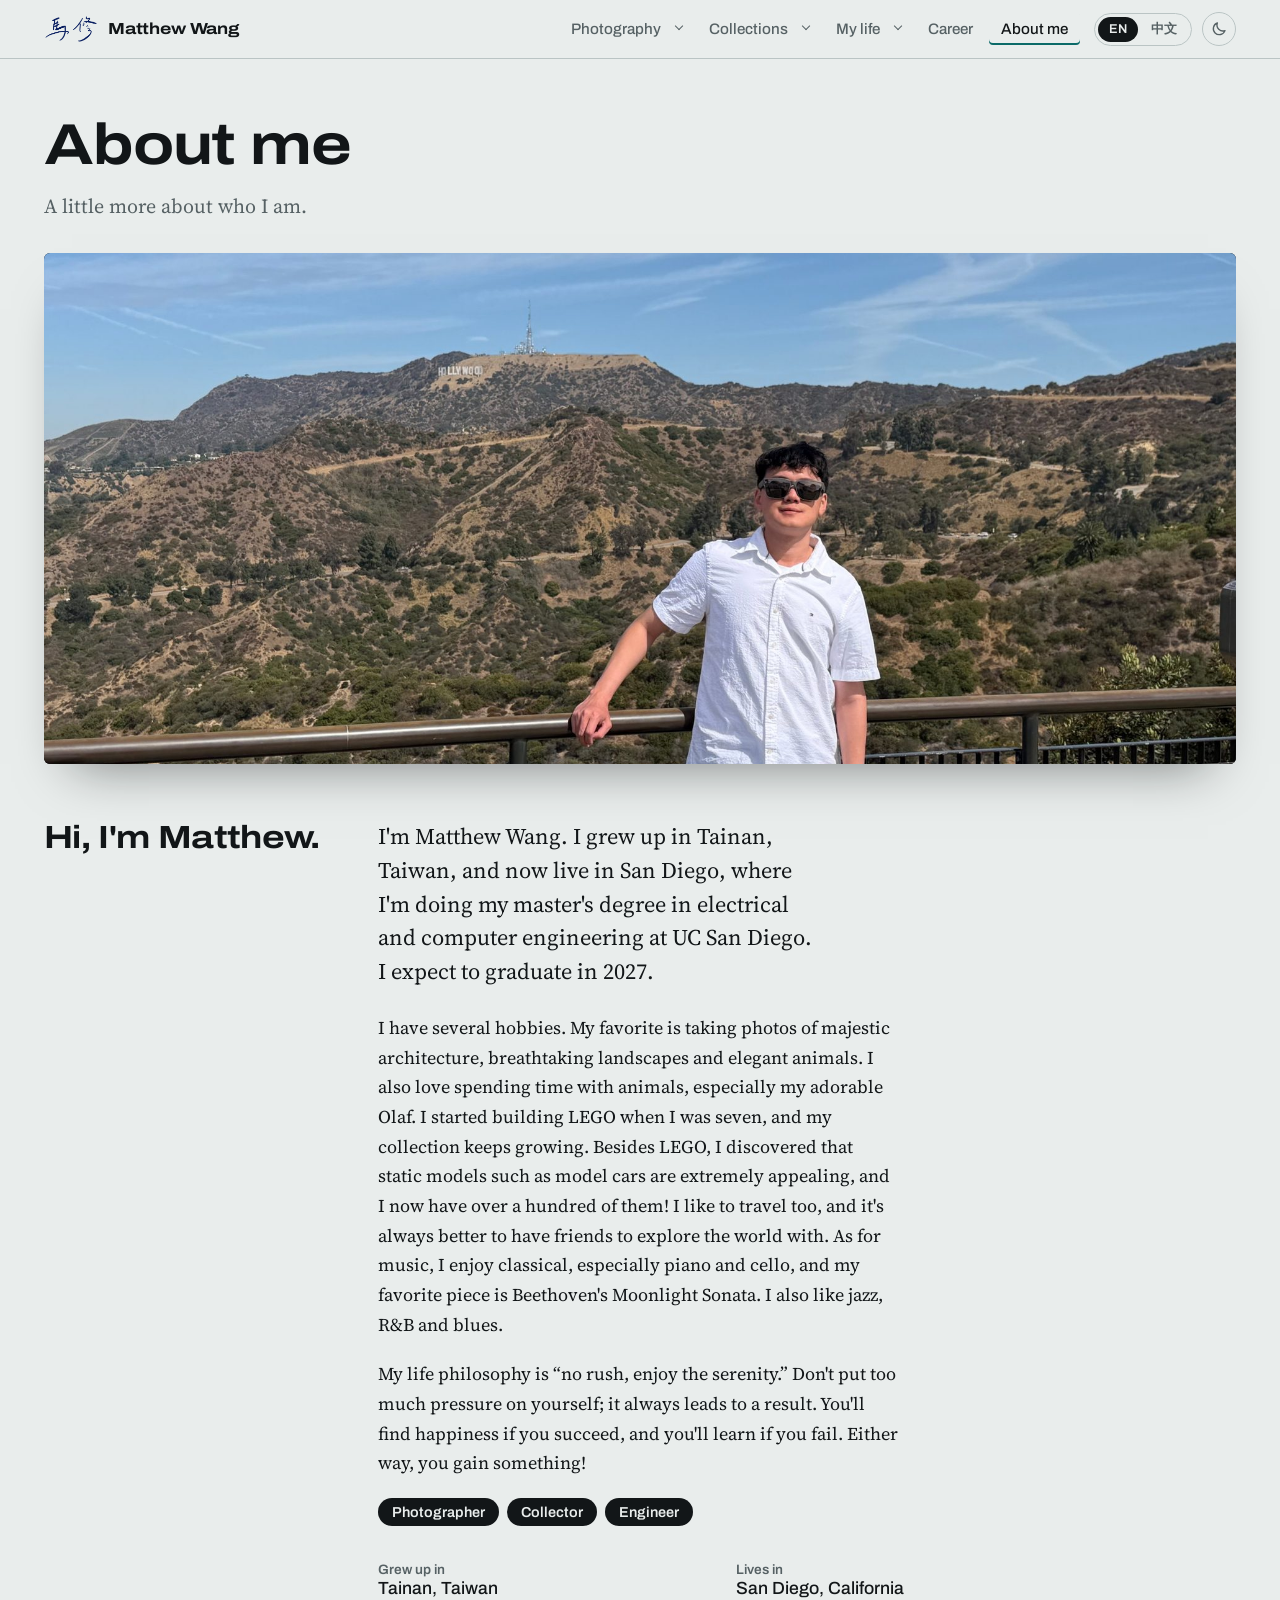
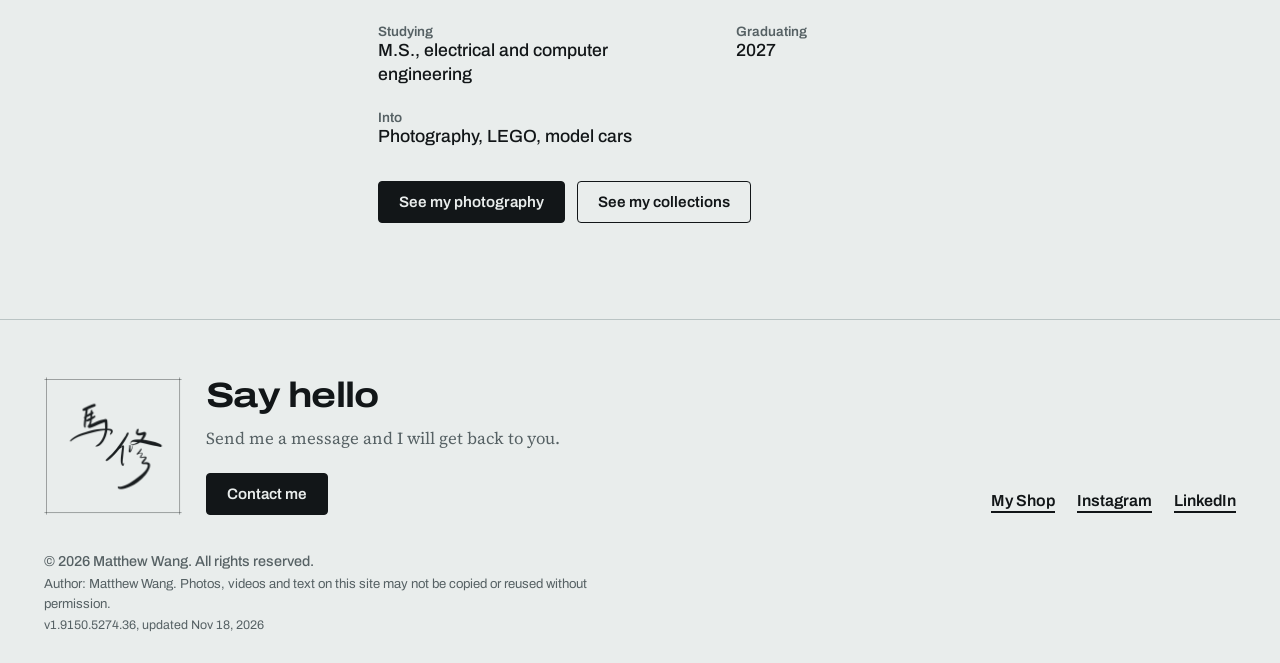
==== about.html @ e2249649 "Site name: Matthew's (tab titles and app name) (v1.9150.5274.36)" ====
<!DOCTYPE html>
<html lang="en">
<head>
<meta charset="utf-8">
<meta name="viewport" content="width=device-width, initial-scale=1">
<title>About me | Matthew's</title>
<meta name="author" content="Matthew Wang">
<meta name="description" content="Matthew Wang: photography, collections, career and about me.">
<link rel="icon" href="favicon.ico?v=2" sizes="48x48">
<link rel="icon" href="favicon.svg?v=2" type="image/svg+xml" sizes="any">
<link rel="apple-touch-icon" href="apple-touch-icon.png?v=2">
<link rel="manifest" href="site.webmanifest">
<link rel="preconnect" href="https://fonts.googleapis.com">
<link rel="preconnect" href="https://fonts.gstatic.com" crossorigin>
<link href="https://fonts.googleapis.com/css2?family=Archivo:wdth,wght@62..125,100..900&family=IBM+Plex+Mono:wght@400;500&family=Source+Serif+4:ital,opsz,wght@0,8..60,400..700;1,8..60,400..700&family=Noto+Sans+TC:wght@400;500;700&family=Noto+Serif+TC:wght@400;600&display=swap" rel="stylesheet">
<meta name="color-scheme" content="light dark">
<meta name="theme-color" content="#E9EDEC" media="(prefers-color-scheme: light)">
<meta name="theme-color" content="#0E1315" media="(prefers-color-scheme: dark)">
<meta name="apple-mobile-web-app-capable" content="yes">
<meta name="mobile-web-app-capable" content="yes">
<meta name="apple-mobile-web-app-status-bar-style" content="default">
<meta name="apple-mobile-web-app-title" content="Matthew's">
<link rel="stylesheet" href="site.css">
<script src="theme.js"></script>
</head>
<body data-page="about">
<a class="skip" href="#main">Skip to content</a>
<header class="top" id="top"></header>
<main id="main"></main>
<footer class="foot" id="foot"></footer>
<script src="data.js"></script>
<script src="i18n.js"></script>
<script src="site.js"></script>
</body>
</html>
---- site.css ----
/* Matthew Wang, personal site.
   Layout idea: a pale lightbox page; photographs and collections sit on it like prints, and the one black
   "film" panel (hero annotations, career tile, lightbox) carries the amber radiology-viewer details. */
:root{
  --paper:#E9EDEC;
  --paper-2:#DCE2E1;
  --ink:#121618;
  --graphite:#566164;
  --rule:#BAC4C4;
  --teal:#0B6A68;
  --film:#06090A;
  --film-2:#0F1619;
  --film-line:#28333A;
  --film-text:#A7B2B5;
  --amber:#F0B429;
  --top-bg:rgba(233,237,236,.94);
  --on-teal:#fff;
  --err:#9A2F1F;
  --display:"Archivo","Helvetica Neue",Arial,sans-serif;
  --body:"Source Serif 4",Georgia,"Times New Roman",serif;
  --mono:"IBM Plex Mono",ui-monospace,"SFMono-Regular",Menlo,Consolas,monospace;
  color-scheme:light;
}
/* Dark theme: same lightbox idea turned around, so photographs glow on a near-black page. */
:root[data-theme="dark"]{
  --paper:#0E1315;
  --paper-2:#192226;
  --ink:#E7EDEC;
  --graphite:#9AA8AB;
  --rule:#2B373B;
  --teal:#4FC3BE;
  --film:#06090A;
  --film-2:#0F1619;
  --top-bg:rgba(14,19,21,.92);
  --on-teal:#061012;
  --err:#F29B8C;
  color-scheme:dark;
}
*,*::before,*::after{box-sizing:border-box}
[hidden]{display:none!important}
html{scroll-padding-top:84px;background:var(--paper)}
body{margin:0;background:var(--paper);color:var(--ink);font-family:var(--body);font-size:18px;line-height:1.65;-webkit-font-smoothing:antialiased}
h1,h2,h3,p,dl,dd,ul,figure{margin:0}
a{color:inherit}
button{font:inherit;color:inherit}
img{max-width:100%}
:focus-visible{outline:2px solid var(--teal);outline-offset:3px}
.lb :focus-visible,.film :focus-visible{outline-color:var(--amber)}
.display{font-family:var(--display);font-stretch:118%;font-weight:700;letter-spacing:-.02em}
.shell{max-width:1240px;margin:0 auto;padding-left:24px;padding-right:24px}
h1:focus{outline:none}
.skip{position:absolute;left:-999px;top:8px;background:var(--ink);color:var(--paper);padding:8px 14px;border-radius:4px;z-index:100;font:600 .9rem var(--display)}
.skip:focus{left:8px}
@media (max-width:720px){.shell{padding-left:20px;padding-right:20px}}

/* ---------- header and navigation ---------- */
.top{position:sticky;top:0;z-index:40;background:var(--top-bg);backdrop-filter:blur(10px);-webkit-backdrop-filter:blur(10px);border-bottom:1px solid var(--rule)}
.top-in{max-width:1240px;margin:0 auto;padding:10px 24px;display:flex;align-items:center;gap:24px;min-height:58px}
.brand{display:inline-flex;align-items:center;gap:10px;font-family:var(--display);font-stretch:118%;font-weight:700;font-size:1rem;letter-spacing:-.01em;text-decoration:none}
.brand img{display:block;height:28px;width:auto}
.nav{margin-left:auto;display:flex;align-items:center;gap:14px}
.nav-list{display:flex;align-items:center;gap:4px;list-style:none;margin:0;padding:0}
.nav-item{position:relative;display:flex;align-items:center}
.nav-link{display:block;padding:8px 6px 8px 12px;border-radius:4px;font:500 .95rem var(--display);text-decoration:none;color:var(--graphite);box-shadow:inset 0 -2px 0 transparent}
.nav-item:not(.has-sub) .nav-link{padding-right:12px}
.nav-link:hover{color:var(--ink)}
.nav-link[aria-current="page"]{color:var(--ink);box-shadow:inset 0 -2px 0 var(--teal)}
.has-sub.cur .nav-link[aria-current="page"]{box-shadow:none}
.has-sub.cur::after{content:"";position:absolute;inset:0;border-radius:4px;box-shadow:inset 0 -2px 0 var(--teal);pointer-events:none}
.caret{width:26px;height:34px;border:0;background:none;cursor:pointer;position:relative;color:var(--graphite);border-radius:4px}
.caret::before{content:"";position:absolute;left:9px;top:11px;width:6px;height:6px;border-right:1.5px solid currentColor;border-bottom:1.5px solid currentColor;transform:rotate(45deg);transition:transform .15s}
.has-sub.open .caret::before,.has-sub:hover .caret::before{transform:rotate(-135deg) translate(-2px,-2px)}
.caret:hover{color:var(--ink)}
.sub{position:absolute;top:100%;left:0;z-index:50;min-width:220px;margin:0;padding:8px;list-style:none;background:var(--paper);border:1px solid var(--rule);border-radius:8px;box-shadow:0 22px 40px -20px rgba(6,9,10,.5);opacity:0;visibility:hidden;transform:translateY(6px);transition:opacity .15s,transform .15s,visibility 0s .15s}
.has-sub:hover>.sub,.has-sub:focus-within>.sub,.has-sub.open>.sub{opacity:1;visibility:visible;transform:none;transition:opacity .15s,transform .15s,visibility 0s 0s}
.sub a{display:block;padding:9px 12px;border-radius:4px;font:500 .95rem var(--display);text-decoration:none}
.sub a:hover,.sub a:focus-visible{background:var(--teal);color:var(--on-teal)}
.menu-btn{display:none;margin-left:auto;background:transparent;border:1px solid var(--rule);border-radius:4px;padding:7px 12px;font:500 .9rem var(--display);cursor:pointer}
.menu-btn:hover{border-color:var(--ink)}
.progress{position:absolute;left:0;right:0;bottom:-1px;height:2px;background:var(--teal);transform-origin:0 50%;transform:scaleX(0)}
@media (max-width:900px){
  .menu-btn{display:inline-block}
  .nav{position:absolute;left:0;right:0;top:100%;margin:0;background:var(--paper);border-bottom:1px solid var(--rule);padding:8px 20px calc(120px + env(safe-area-inset-bottom));display:none;max-height:calc(100vh - 60px);max-height:calc(100dvh - 60px);overflow-y:auto;overscroll-behavior:contain;-webkit-overflow-scrolling:touch}
  .top.open .nav{display:block}
  .nav-list{flex-direction:column;align-items:stretch;gap:0}
  .nav-item{flex-wrap:wrap;border-top:1px solid var(--rule)}
  .nav-item:first-child{border-top:0}
  .nav-link{flex:1;padding:14px 4px;box-shadow:none;font-size:1.05rem}
  .nav-item:not(.has-sub) .nav-link{padding-right:4px}
  .caret{display:none}
  .has-sub.cur::after{display:none}
  .has-sub.cur .nav-link[aria-current="page"]{box-shadow:none}
  .sub{position:static;width:100%;min-width:0;opacity:1;visibility:visible;transform:none;border:0;box-shadow:none;background:transparent;padding:0 0 10px 12px}
  .sub a{padding:8px 4px;color:var(--graphite)}
}

/* ---------- buttons and tags ---------- */
.btn{display:inline-flex;align-items:center;justify-content:center;padding:12px 20px;border-radius:4px;font:600 .95rem var(--display);border:1px solid var(--ink);cursor:pointer;text-decoration:none;transition:background .15s,color .15s,border-color .15s}
.btn.solid{background:var(--ink);color:var(--paper)}
.btn.solid:hover{background:var(--teal);border-color:var(--teal)}
.btn.line{background:transparent;color:var(--ink)}
.btn.line:hover{background:var(--paper-2)}
.tag{font:500 .78rem var(--display);padding:3px 10px;border-radius:999px;background:var(--paper-2);color:var(--graphite);white-space:nowrap}
.tag.sample{background:transparent;border:1px dashed var(--graphite)}
.chips{display:flex;flex-wrap:wrap;gap:8px}
.chip{display:inline-block;font:500 .9rem var(--display);padding:7px 14px;border:1px solid var(--rule);border-radius:999px;background:transparent;cursor:pointer;text-decoration:none}
.chip:hover{border-color:var(--ink)}
.chip[aria-current="true"],.chip[aria-pressed="true"]{background:var(--ink);border-color:var(--ink);color:var(--paper)}
.count{margin:16px 0 20px;min-height:1.5em;font:500 .9rem var(--display);color:var(--graphite)}
.page-head{padding:56px 0 32px}
.page-head h1{font-size:clamp(2.2rem,4.6vw,3.6rem);line-height:1.05}
.page-head p{margin-top:16px;font-size:1.25rem;line-height:1.5;color:var(--graphite);max-width:46ch}
.enter{animation:enter .28s ease-out}
@keyframes enter{from{opacity:.001;transform:translateY(8px)}to{opacity:1;transform:none}}

/* ---------- opening screen ---------- */
.hero{position:relative;height:calc(100vh - var(--hdr,59px));height:calc(100dvh - var(--hdr,59px));min-height:420px;overflow:hidden;background:#04070B;color:#fff;isolation:isolate}
.hero-bg{position:absolute;inset:0;width:100%;height:100%;max-width:none;object-fit:cover;z-index:-3;opacity:0;transition:opacity 1.4s ease}
.hero.lit .hero-bg{opacity:1}
.hero-sky{position:absolute;left:0;top:0;width:100%;height:0;z-index:-1;pointer-events:none;opacity:0;transition:opacity 2.4s ease .9s}
.hero.lit .hero-sky{opacity:1}
.hero-shade{position:absolute;inset:0;z-index:-2;background:linear-gradient(to bottom,rgba(0,0,0,.30) 0,rgba(0,0,0,0) 22%,rgba(0,0,0,0) 52%,rgba(0,0,0,.72) 82%,#000 100%)}
.hero-title{position:absolute;left:50%;top:calc(50% - var(--hdr,59px) / 2);transform:translate(-50%,-50%);width:clamp(280px,56vw,880px);text-align:center;pointer-events:none}
.hero-write{display:block;width:100%;height:auto;aspect-ratio:1592/413;opacity:0;filter:drop-shadow(0 2px 22px rgba(0,0,0,.55))}
.hero-write.on{opacity:1}
.hero-title.plain::after{content:"Welcome";display:block;font:italic 400 clamp(3.4rem,10vw,8rem)/1 var(--body);text-shadow:0 2px 22px rgba(0,0,0,.55);animation:heroFade 1.4s ease .6s both}
.hero-zh{display:inline-block;font:600 clamp(4rem,13vw,10.5rem)/1.1 "Noto Serif TC",var(--body);letter-spacing:.12em;text-indent:.12em;text-shadow:0 2px 22px rgba(0,0,0,.55);clip-path:inset(0 100% 0 0);animation:heroWipe 2.4s cubic-bezier(.5,0,.2,1) .7s forwards}
.hero.played .hero-zh{animation:none;clip-path:none}
@keyframes heroWipe{to{clip-path:inset(0 0 0 0)}}
@keyframes heroFade{from{opacity:0;transform:translateY(8px)}to{opacity:1;transform:none}}
.hero-cap{position:absolute;left:0;right:0;bottom:calc(22px + env(safe-area-inset-bottom));margin:0;text-align:center;font:400 1.05rem/1.4 var(--body);letter-spacing:.14em;text-indent:.14em;color:rgba(255,255,255,.78);animation:heroFade 1.6s ease 3.2s both}
.hero.played .hero-cap,.hero.played .scroll-cue{animation-delay:0s}
.scroll-cue{position:absolute;left:50%;margin-left:-28px;bottom:calc(66px + env(safe-area-inset-bottom));width:56px;height:56px;padding:0;border:0;background:none;cursor:pointer;color:#fff;animation:heroFade 1.4s ease 3.4s both}
.scroll-cue .chev{position:absolute;left:50%;top:14px;width:16px;height:16px;margin-left:-8px;border-right:2px solid currentColor;border-bottom:2px solid currentColor;transform:rotate(45deg);opacity:0;animation:cue 1.9s ease-in-out infinite}
.scroll-cue .chev+.chev{animation-delay:.28s}
@keyframes cue{0%{opacity:0;transform:translateY(-10px) rotate(45deg)}40%{opacity:.95}80%,100%{opacity:0;transform:translateY(12px) rotate(45deg)}}
.scroll-cue:focus-visible{outline:2px solid var(--amber);outline-offset:2px;border-radius:50%}
@media (prefers-reduced-motion:reduce){
  .hero-bg,.hero-sky{transition:none}.hero-cap,.scroll-cue,.hero-title.plain::after{animation:none}
  .hero-zh{animation:none;clip-path:none}
  .scroll-cue .chev{animation:none;opacity:.9}.scroll-cue .chev+.chev{display:none}
}
@media (max-width:600px){.hero-title{width:84vw}.hero-cap{font-size:.95rem}}

/* ---------- home ---------- */
.home-hero{display:grid;grid-template-columns:minmax(0,7fr) minmax(0,5fr);gap:64px;padding:64px 0 72px;align-items:center}
.home-hero h1{font-size:clamp(2.6rem,5.4vw,4.6rem);line-height:1.02;text-wrap:balance;overflow-wrap:break-word}
.big{margin-top:26px;font-size:1.45rem;line-height:1.5;max-width:36ch}
.home-copy p+p{margin-top:1em;max-width:50ch}
.home-copy .big+p{margin-top:1.2em}
.cta{display:flex;flex-wrap:wrap;gap:12px;margin-top:32px}
.film{position:relative;aspect-ratio:4/5;border-radius:6px;overflow:hidden;background:#000;box-shadow:0 28px 50px -28px rgba(6,9,10,.6)}
.film img{display:block;width:100%;height:100%;object-fit:cover}
.ann{position:absolute;font:500 12px/1.5 var(--mono);color:var(--amber);white-space:pre-line;pointer-events:none;text-shadow:0 0 3px #000,0 0 8px #000;font-variant-numeric:tabular-nums}
.ann.tl{top:14px;left:16px}.ann.tr{top:14px;right:16px;text-align:right}.ann.bl{bottom:14px;left:16px}.ann.br{bottom:14px;right:16px;text-align:right}
@media (max-width:960px){
  .home-hero{grid-template-columns:1fr;gap:36px;padding:40px 0 48px}
  .film{max-width:460px}
}
.band{border-top:1px solid var(--rule)}
.band-in{padding-top:56px;padding-bottom:72px}
.band h2{font-family:var(--display);font-stretch:112%;font-weight:700;font-size:clamp(1.6rem,3vw,2.2rem);line-height:1.1;letter-spacing:-.015em;margin-bottom:28px}
.explore{display:grid;grid-template-columns:repeat(4,minmax(0,1fr));grid-auto-rows:210px;gap:16px}
.ex{position:relative;display:flex;flex-direction:column;justify-content:flex-end;padding:18px 20px;border-radius:6px;overflow:hidden;text-decoration:none;color:#fff;isolation:isolate;background:var(--film)}
.ex img{position:absolute;inset:0;width:100%;height:100%;object-fit:cover;z-index:-2;transition:transform .5s ease}
.ex::after{content:"";position:absolute;inset:0;z-index:-1;background:linear-gradient(to top,rgba(6,9,10,.78),rgba(6,9,10,0) 62%)}
.ex:hover img{transform:scale(1.04)}
.ex h3{font:700 1.3rem/1.2 var(--display);font-stretch:108%}
.ex p{margin-top:4px;font:500 .9rem/1.4 var(--display);color:rgba(255,255,255,.85)}
.ex.photo{grid-column:1/3;grid-row:1/3}
.ex.coll{grid-column:3/5}
.ex.coll img{object-position:50% 64%}
.ex.career{justify-content:space-between}
.ex.career img{object-position:70% 55%}
.ex.career::after{background:linear-gradient(to bottom,rgba(6,9,10,.62),rgba(6,9,10,.08) 38%,rgba(6,9,10,.08) 48%,rgba(6,9,10,.8))}
.ex.career .ann{position:static}
@media (max-width:960px){
  .explore{grid-template-columns:repeat(2,minmax(0,1fr));grid-auto-rows:minmax(180px,auto)}
  .ex.photo{grid-column:1/3;grid-row:auto;min-height:260px}
  .ex.coll{grid-column:auto}
}
@media (max-width:560px){
  .explore{grid-template-columns:1fr;grid-auto-rows:minmax(190px,auto)}
  .ex.photo,.ex.coll{grid-column:auto}
}

/* ---------- gallery ---------- */
.jgrid{position:relative;margin-bottom:64px}
.jgrid .tile{position:absolute;margin:0}
.tile{position:relative;display:block;width:100%;margin:0 0 16px;padding:0;border:0;background:var(--paper-2);border-radius:4px;overflow:hidden;cursor:zoom-in;break-inside:avoid;-webkit-column-break-inside:avoid;text-align:left}
.tile img{display:block;width:100%;height:100%;object-fit:cover;transition:transform .5s ease}
.tile:hover img{transform:scale(1.03)}
/* Signature watermark overlay, bottom right of photo tiles that are not already watermarked in the file itself (videos excluded) */
.tile:not(.video):not(.wmd)::after{content:"";position:absolute;right:10px;bottom:10px;width:clamp(34px,16%,72px);aspect-ratio:1;background:url(watermark.png) center/contain no-repeat;opacity:.78;filter:drop-shadow(0 1px 3px rgba(0,0,0,.6));pointer-events:none}
.lb-wm{position:absolute;z-index:2;display:block;background:url(watermark.png) center/contain no-repeat;opacity:.8;filter:drop-shadow(0 1px 4px rgba(0,0,0,.6));pointer-events:none}
.lb-wm[hidden]{display:none}
.tile .cap{position:absolute;left:0;right:0;bottom:0;padding:36px 14px 12px;color:#fff;background:linear-gradient(to top,rgba(6,9,10,.72),rgba(6,9,10,0));opacity:0;transform:translateY(6px);transition:opacity .2s,transform .2s}
.tile:hover .cap,.tile:focus-visible .cap{opacity:1;transform:none}
.cap b{display:block;font:600 .95rem/1.3 var(--display)}
.cap span{font:500 .8rem var(--display);color:rgba(255,255,255,.8)}
.ph{position:absolute;top:10px;left:10px;font:500 .72rem var(--display);padding:2px 8px;border-radius:999px;background:rgba(18,22,24,.72);color:#fff}
.grid{display:grid;grid-template-columns:repeat(auto-fill,minmax(210px,1fr));gap:16px;padding-bottom:40px}
.grid .tile{margin:0;aspect-ratio:4/5}
.grid .tile img{height:100%;object-fit:cover}
.grid.land{grid-template-columns:repeat(auto-fill,minmax(280px,1fr))}
.grid.land .tile{aspect-ratio:16/9}
.grid .tile.wide{aspect-ratio:4/3}
@media (min-width:560px){.grid:not(.land) .tile.wide{grid-column:span 2;aspect-ratio:8/5}.grid:not(.land) .tile{align-self:stretch}}
.coll-sec{padding:8px 0 24px}
.coll-sec:first-child{border-top:1px solid var(--rule);padding-top:32px;margin-top:8px}
.coll-sec+.coll-sec{border-top:1px solid var(--rule);padding-top:40px;margin-top:16px}
.coll-head{display:flex;flex-wrap:wrap;align-items:baseline;gap:6px 20px;margin-bottom:24px;padding-bottom:18px;border-bottom:1px solid var(--rule)}
.coll-head h2{font:800 clamp(2rem,4.2vw,2.7rem)/1.1 var(--display);font-stretch:112%;letter-spacing:-.02em}
.coll-head+.yt{border-top:0;padding-top:0}
.coll-head p{color:var(--graphite);font-size:1.05rem;max-width:none}

/* ---------- lightbox ---------- */
.lb{position:fixed;inset:0;z-index:80;background:#06090a;display:flex;flex-direction:column;color:var(--film-text)}
.lb-top{display:flex;justify-content:space-between;align-items:center;padding:14px 20px;font:500 12px var(--mono)}
.lb-top output{color:var(--amber);font-variant-numeric:tabular-nums}
.lb-btn{background:transparent;border:1px solid var(--film-line);border-radius:4px;color:#fff;padding:8px 14px;font:500 .9rem var(--display);cursor:pointer}
.lb-btn:hover{border-color:var(--amber)}
.lb-stage{position:relative;flex:1;min-height:0;display:flex;align-items:center;justify-content:center;padding:0 64px;touch-action:pan-y}
.lb-stage img{max-width:100%;max-height:100%;object-fit:contain;border-radius:2px;user-select:none;-webkit-user-select:none}
.lb-nav{position:absolute;top:50%;transform:translateY(-50%);width:44px;height:44px;border-radius:50%;padding:0;font-size:1.3rem;line-height:1}
.lb-nav.prev{left:12px}.lb-nav.next{right:12px}
.lb-cap{padding:10px 20px 6px;text-align:center;color:#fff;font:600 1rem var(--display)}
.lb-cap span{display:block;margin-top:2px;font:500 .85rem var(--display);color:var(--film-text)}
.lb-cap em{display:block;max-width:60ch;margin:4px auto 0;font:400 .92rem/1.45 var(--display);font-style:normal;color:#e8e4dc}
.lb-strip{display:flex;gap:8px;justify-content:center;padding:8px 16px 16px;overflow-x:auto}
.lb-strip button{flex:0 0 auto;width:56px;height:56px;padding:0;border:2px solid transparent;border-radius:3px;overflow:hidden;cursor:pointer;opacity:.55;background:#000}
.lb-strip button[aria-current="true"]{border-color:var(--amber);opacity:1}
.lb-strip button:hover{opacity:1}
.lb-strip img{width:100%;height:100%;object-fit:cover;display:block}
@media (max-width:640px){
  .lb-stage{padding:0 8px}
  .lb-nav{top:auto;bottom:8px;transform:none}
}

/* ---------- career ---------- */
.sec{border-top:1px solid var(--rule)}
.sec-in{display:grid;grid-template-columns:minmax(0,3fr) minmax(0,9fr);gap:48px;padding-top:56px;padding-bottom:64px}
.sec h2{font-family:var(--display);font-stretch:112%;font-weight:700;font-size:clamp(1.6rem,3vw,2.2rem);line-height:1.1;letter-spacing:-.015em}
.note{margin-top:12px;color:var(--graphite);font-size:1rem;line-height:1.55;max-width:26ch}
@media (max-width:860px){.sec-in{grid-template-columns:1fr;gap:24px;padding-top:44px;padding-bottom:52px}.note{max-width:48ch}}
.tl{list-style:none;padding:0}
.tl li{display:grid;grid-template-columns:150px minmax(0,1fr);gap:20px;padding:22px 0;border-top:1px solid var(--rule)}
.tl li:last-child{border-bottom:1px solid var(--rule)}
.tl-when{font:500 .9rem var(--display);color:var(--graphite);padding-top:.35em}
.tl-t{font:600 1.25rem/1.3 var(--display);display:flex;flex-wrap:wrap;gap:6px 12px;align-items:center}
.tl-s{margin-top:2px;color:var(--graphite);font-size:1rem}
.tl-n{margin-top:8px;font-size:1rem;line-height:1.55;max-width:58ch}
@media (max-width:640px){.tl li{grid-template-columns:1fr;gap:2px}}
.plist{list-style:none;padding:0;border-top:1px solid var(--ink)}
.proj{border-bottom:1px solid var(--rule)}
.proj-head{width:100%;display:grid;grid-template-columns:64px minmax(0,1fr) auto 20px;gap:20px;align-items:start;text-align:left;padding:24px 4px;background:transparent;border:0;cursor:pointer}
.proj-head:hover .ptitle{color:var(--teal)}
.yr{font:500 .9rem var(--display);font-variant-numeric:tabular-nums;color:var(--graphite);padding-top:.5em}
.ptitle{display:block;font:600 1.3rem/1.25 var(--display);transition:color .15s}
.psum{display:block;margin-top:6px;color:var(--graphite);font-size:1rem;line-height:1.55;max-width:56ch}
.ptags{display:flex;flex-wrap:wrap;gap:6px;justify-content:flex-end;max-width:230px;padding-top:.3em}
.chev{width:9px;height:9px;margin-top:.7em;border-right:2px solid var(--ink);border-bottom:2px solid var(--ink);transform:rotate(45deg);transition:transform .2s}
.proj.open .chev{transform:rotate(-135deg)}
.proj-body{display:grid;grid-template-rows:0fr;visibility:hidden;transition:grid-template-rows .25s ease,visibility 0s .25s}
.proj.open .proj-body{grid-template-rows:1fr;visibility:visible;transition:grid-template-rows .25s ease,visibility 0s 0s}
.proj-body-in{min-height:0;overflow:hidden}
.proj-body dl{display:grid;grid-template-columns:120px minmax(0,1fr);gap:8px 20px;padding:0 4px 26px 88px}
.proj-body dt{font:600 .85rem var(--display);color:var(--graphite);padding-top:.25em}
.proj-body dd{font-size:1rem;line-height:1.55;max-width:60ch}
.empty{padding:28px 4px;color:var(--graphite)}
.empty button{border:0;background:none;padding:0;color:var(--teal);text-decoration:underline;cursor:pointer}
@media (max-width:640px){
  .proj-head{grid-template-columns:44px minmax(0,1fr) 20px;gap:6px 14px}
  .ptags{grid-column:2;grid-row:2;justify-content:flex-start;max-width:none}
  .chev{grid-column:3;grid-row:1}
  .proj-body dl{grid-template-columns:1fr;gap:2px;padding-left:58px}
  .proj-body dt{padding-top:10px}
}
.groups{display:grid;grid-template-columns:repeat(3,minmax(0,1fr));gap:40px}
.group h3{font:700 1rem var(--display);margin-bottom:10px}
.group ul{list-style:none;padding:0}
.skill{display:flex;justify-content:space-between;align-items:baseline;width:100%;padding:11px 2px;border:0;border-top:1px solid var(--rule);background:transparent;font:500 1rem var(--display);text-align:left;cursor:pointer;transition:color .15s,padding .15s}
.skill:hover{color:var(--teal);padding-left:8px}
.skill b{font-weight:500;color:var(--graphite);font-variant-numeric:tabular-nums}
.group li:last-child .skill{border-bottom:1px solid var(--rule)}
@media (max-width:860px){.groups{grid-template-columns:1fr;gap:28px}}

/* ---------- about ---------- */
.wide{margin:0 0 56px;border-radius:6px;overflow:hidden;position:relative;aspect-ratio:21/9;background:#000;box-shadow:0 28px 50px -28px rgba(6,9,10,.5)}
.wide img{display:block;width:100%;height:100%;object-fit:cover;object-position:50% 55%}
.about-grid{display:grid;grid-template-columns:minmax(0,3fr) minmax(0,9fr);gap:48px;padding-bottom:72px}
.about-text p{max-width:58ch;margin-bottom:1.1em}
.about-text p:first-child{font-size:1.4rem;line-height:1.5;max-width:40ch}
.facts{display:grid;grid-template-columns:repeat(2,minmax(0,1fr));gap:22px 36px;margin-top:36px;max-width:680px}
.facts dt{font:600 .85rem var(--display);color:var(--graphite)}
.facts dd{font:500 1.1rem/1.4 var(--display)}
.about-links{display:flex;flex-wrap:wrap;gap:12px;margin-top:32px}
@media (max-width:860px){
  .about-grid{grid-template-columns:1fr;gap:20px}
  .wide{aspect-ratio:4/3;margin-bottom:36px}
  .facts{grid-template-columns:1fr 1fr;gap:18px 20px}
}

/* ---------- footer ---------- */
.foot{border-top:1px solid var(--rule);margin-top:24px}
.foot-in{display:flex;flex-wrap:wrap;gap:28px 48px;justify-content:space-between;align-items:flex-end;padding-top:56px;padding-bottom:36px}
.foot-h{font-size:clamp(1.6rem,3vw,2.2rem);line-height:1.1}
.foot-cta{margin-top:20px}
.links{display:flex;flex-wrap:wrap;gap:22px;list-style:none;padding:0}
.links a{font:600 1rem var(--display);text-decoration:none;border-bottom:2px solid var(--ink);padding-bottom:2px}
.links a:hover{color:var(--teal);border-color:var(--teal)}
.copy{padding-bottom:28px;font:500 .9rem/1.5 var(--display);color:var(--graphite)}
.copy .legal{margin-top:2px;font-weight:400;font-size:.82rem;max-width:70ch}

@media (prefers-reduced-motion:reduce){
  *,*::before,*::after{transition:none!important;animation:none!important;scroll-behavior:auto!important}
}

.foot-sub{margin-top:10px;color:var(--graphite);font-size:1.05rem;max-width:46ch}
.roles{display:flex;flex-wrap:wrap;gap:8px;list-style:none;padding:0;margin:22px 0 0}
.roles li{font:600 .9rem var(--display);padding:6px 14px;border-radius:999px;background:var(--ink);color:var(--paper)}
.about-text .roles{margin:0 0 1.4em}
.tl-t a{color:inherit;text-decoration:none;border-bottom:2px solid var(--teal)}
.tl-t a:hover{color:var(--teal)}
.msg{max-width:640px;padding-bottom:88px}
.msg .fld{margin-bottom:20px}
.msg label{display:block;font:600 1rem var(--display);margin-bottom:8px}
.msg input[type="text"],.msg input[type="email"]{display:block;width:100%;padding:12px 16px;border:1px solid var(--graphite);border-radius:4px;background:var(--paper);color:var(--ink);font:400 1.05rem/1.4 var(--body)}
.msg input[type="text"]:focus-visible,.msg input[type="email"]:focus-visible{outline:3px solid var(--teal);outline-offset:2px}
.msg [aria-invalid="true"]{border-color:var(--err);border-width:2px}
.fld-hint{margin:6px 0 0;font:400 .9rem var(--display);color:var(--graphite)}
.fld-err{margin:6px 0 0;font:500 .92rem var(--display);color:var(--err)}
.fld-err:empty{display:none}
.msg textarea{display:block;width:100%;min-height:220px;padding:14px 16px;border:1px solid var(--graphite);border-radius:4px;background:var(--paper);color:var(--ink);font:400 1.05rem/1.55 var(--body);resize:vertical}
.msg textarea:focus-visible{outline:3px solid var(--teal);outline-offset:2px}
.msg .hp{position:absolute;left:-9999px;width:1px;height:1px;opacity:0}
.msg-row{display:flex;flex-wrap:wrap;align-items:center;gap:14px 20px;margin-top:16px}
.btn:disabled{opacity:.55;cursor:wait}
.msg-status{font:500 .98rem var(--display);color:var(--graphite)}
.msg-status[data-kind="ok"]{color:var(--teal)}
.msg-status[data-kind="err"]{color:var(--err)}

.foot-id{display:flex;align-items:center;gap:24px}
.foot-logo{display:block;height:120px;width:auto;flex:none}  /* height is matched to the Say hello block by site.js */
@media (max-width:720px){.brand img{height:22px}.foot-id{gap:16px}}

/* ---------- language switch ---------- */
.lang{display:flex;gap:2px;padding:3px;border:1px solid var(--rule);border-radius:999px}
.lang button{border:0;background:transparent;padding:4px 11px;border-radius:999px;font:600 .8rem var(--display);color:var(--graphite);cursor:pointer}
.lang button:hover{color:var(--ink)}
.lang button[aria-pressed="true"]{background:var(--ink);color:var(--paper)}
/* The two logos are dark ink on transparent; lighten them on the dark theme. */
:root[data-theme="dark"] .brand img{filter:invert(1) hue-rotate(180deg) brightness(1.25)}
:root[data-theme="dark"] .foot-logo{filter:invert(1) opacity(.9)}
.nav-tools{display:flex;align-items:center;gap:10px}
.theme-btn{display:inline-flex;align-items:center;justify-content:center;width:34px;height:34px;padding:0;border:1px solid var(--rule);border-radius:999px;background:transparent;color:var(--graphite);cursor:pointer}
.theme-btn:hover{color:var(--ink);border-color:var(--ink)}
.theme-btn svg{display:block;width:18px;height:18px}
.top .top-theme{display:none}
:root[data-app] .top-theme{display:none}
.theme-btn .i-sun{display:none}
:root[data-theme="dark"] .theme-btn .i-sun{display:block}
:root[data-theme="dark"] .theme-btn .i-moon{display:none}
/* Narrow windows and phones: the switch sits in the top bar next to Menu, so it is always in view. */
@media (max-width:900px){.top .top-theme{display:inline-flex;margin-left:auto;margin-right:-14px}:root:not([data-app]) .top .top-theme+.menu-btn{margin-left:0}:root:not([data-app]) .nav-tools .theme-btn{display:none}.nav{flex-direction:column;align-items:stretch;gap:0}.top.open .nav{display:flex}.nav-tools{align-self:flex-start;margin-top:14px}}

/* ---------- Traditional Chinese (Taiwan) typography ---------- */
html[lang="zh-Hant-TW"]{
  --display:"Archivo","Noto Sans TC","PingFang TC","Microsoft JhengHei","Heiti TC",sans-serif;
  --body:"Source Serif 4","Noto Serif TC","Songti TC","PMingLiU",serif;
  --mono:"IBM Plex Mono","Noto Sans TC","PingFang TC","Microsoft JhengHei",monospace;
}
html[lang="zh-Hant-TW"] body{line-height:1.85}
html[lang="zh-Hant-TW"] .display,html[lang="zh-Hant-TW"] .brand,html[lang="zh-Hant-TW"] .band h2,html[lang="zh-Hant-TW"] .sec h2,html[lang="zh-Hant-TW"] .coll-head h2{letter-spacing:0}
html[lang="zh-Hant-TW"] h1,html[lang="zh-Hant-TW"] h2,html[lang="zh-Hant-TW"] h3{line-height:1.3}
html[lang="zh-Hant-TW"] .page-head p,html[lang="zh-Hant-TW"] .coll-head p,html[lang="zh-Hant-TW"] .home-copy p+p,html[lang="zh-Hant-TW"] .about-text p,html[lang="zh-Hant-TW"] .tl-n{max-width:30em}
html[lang="zh-Hant-TW"] .big{max-width:24em;line-height:1.7;white-space:pre-line}
html[lang="zh-Hant-TW"] .about-text p:first-child{max-width:26em;line-height:1.75}
html[lang="zh-Hant-TW"] .foot-sub{max-width:28em}
html[lang="zh-Hant-TW"] .hello{letter-spacing:0;line-height:1.5}
html[lang="zh-Hant-TW"] .note{max-width:16em}

/* ---------- home greeting ---------- */
.home-hero h1 .hello{display:block;margin-bottom:.45em;font:500 clamp(1.05rem,1.9vw,1.4rem)/1.4 var(--display);font-stretch:100%;letter-spacing:0;color:var(--graphite);text-wrap:balance}
.home-hero h1 .nm{display:block}
.home-hero h1 .nm-en{display:inline-block;margin-left:.5em;font:600 .36em/1.2 var(--display);font-stretch:112%;letter-spacing:-.01em;color:var(--graphite);white-space:nowrap;vertical-align:baseline}

/* ---------- YouTube at the top of the Model car collection ---------- */
.yt{display:grid;grid-template-columns:minmax(0,4fr) minmax(0,8fr);gap:40px;align-items:center;margin:0 0 36px;padding:24px 0 28px;border-top:1px solid var(--rule);border-bottom:1px solid var(--rule)}
.yt h3{font:700 1.1rem/1.3 var(--display);letter-spacing:0}
.yt p{margin-top:8px;color:var(--graphite);font-size:1.02rem;max-width:34ch}
.yt .btn{margin-top:18px}
.yt-card{display:flex;align-items:center;gap:20px;margin-top:18px}
.yt-meta{display:flex;flex-direction:column;align-items:flex-start;gap:14px;min-width:0}
.yt-meta b{font:700 1.7rem/1.2 var(--display);letter-spacing:-.01em}
.yt-av{width:104px;height:104px;border-radius:50%;object-fit:cover;background:#fff;border:1px solid var(--rule);flex:none}
.yt-acts{display:flex;flex-wrap:wrap;gap:10px}
.yt-acts .btn{margin-top:0}
.yt .btn.yt-sub{background:#cc0000;border-color:#cc0000;color:#fff}
.yt .btn.yt-sub:hover,.yt .btn.yt-sub:focus-visible{background:#a30000;border-color:#a30000}
.yt-note{display:block;margin-top:12px;color:var(--graphite);font-size:.82rem;line-height:1.4;max-width:34ch}
.yt.feat .feat-t{font:700 clamp(1.5rem,2.6vw,2.1rem)/1.15 var(--display);font-stretch:108%;letter-spacing:-.015em}
.yt-frame{position:relative;aspect-ratio:16/9;border-radius:6px;overflow:hidden;background:var(--film);box-shadow:0 28px 50px -28px rgba(6,9,10,.6)}
.yt-frame iframe{position:absolute;inset:0;width:100%;height:100%;border:0}
.yt-play{position:absolute;inset:0;width:100%;height:100%;padding:0;border:0;background:transparent;cursor:pointer}
.yt-play img{position:absolute;inset:0;width:100%;height:100%;object-fit:cover;transition:transform .5s ease}
.yt-play:hover img{transform:scale(1.03)}
.yt-play::after{content:"";position:absolute;inset:0;background:linear-gradient(to top,rgba(6,9,10,.55),rgba(6,9,10,0) 55%)}
.yt-btn,.vbadge{position:absolute;z-index:1;left:50%;top:50%;transform:translate(-50%,-50%);border-radius:14px;background:rgba(6,9,10,.82);border:1px solid var(--film-line);transition:background .15s;pointer-events:none}
.yt-btn{width:76px;height:52px}
.vbadge{width:60px;height:42px;border-radius:12px}
.yt-btn::before,.vbadge::before{content:"";position:absolute;left:50%;top:50%;transform:translate(-38%,-50%);border-style:solid;border-color:transparent transparent transparent var(--amber);transition:border-color .15s}
.yt-btn::before{border-width:11px 0 11px 18px}
.vbadge::before{border-width:9px 0 9px 15px}
.yt-play:hover .yt-btn,.yt-play:focus-visible .yt-btn,.tile.video:hover .vbadge,.tile.video:focus-visible .vbadge{background:var(--amber)}
.yt-play:hover .yt-btn::before,.yt-play:focus-visible .yt-btn::before,.tile.video:hover .vbadge::before,.tile.video:focus-visible .vbadge::before{border-left-color:var(--film)}
.tile.video{background:var(--film)}
.tile.video img{height:100%;object-fit:cover}
@media (max-width:860px){.yt{grid-template-columns:1fr;gap:20px;padding:20px 0 24px}.yt-chan{text-align:center}.yt-card{flex-direction:column;gap:14px}.yt-meta{align-items:center}.yt-acts{justify-content:center}}
html[lang="zh-Hant-TW"] .yt h3,html[lang="zh-Hant-TW"] .yt .feat-t{letter-spacing:0}
html[lang="zh-Hant-TW"] .yt p{max-width:28em}

/* video player inside the viewer */
.lb-stage iframe{display:block;width:min(100%,calc((100vh - 230px) * 16 / 9));aspect-ratio:16/9;border:0;border-radius:2px;background:#000}
@supports (height:1dvh){.lb-stage iframe{width:min(100%,calc((100dvh - 230px) * 16 / 9))}}

/* ---------- pull down to refresh (installed app) ---------- */
html.standalone,html.standalone body{overscroll-behavior-y:none}
.ptr{--pull:0px;position:fixed;left:50%;top:env(safe-area-inset-top,0px);z-index:90;display:flex;align-items:center;gap:10px;padding:8px 16px;border-radius:999px;background:var(--ink);color:var(--paper);font:600 .85rem var(--display);box-shadow:0 10px 24px -10px rgba(6,9,10,.6);pointer-events:none;opacity:0;transform:translate(-50%,calc(var(--pull) - 48px))}
.ptr.on{opacity:1}
.ptr-arrow{width:10px;height:10px;border-right:2px solid currentColor;border-bottom:2px solid currentColor;transform:rotate(45deg) translate(-2px,-2px);transition:transform .15s}
.ptr[data-state="ready"] .ptr-arrow{transform:rotate(-135deg) translate(-2px,-2px)}
.ptr[data-state="loading"] .ptr-arrow{width:14px;height:14px;border:2px solid rgba(255,255,255,.35);border-top-color:var(--amber);border-radius:50%;transform:none;animation:ptrspin .8s linear infinite}
@keyframes ptrspin{to{transform:rotate(360deg)}}

.shop{display:flex;flex-wrap:wrap;align-items:center;justify-content:space-between;gap:16px 28px;margin:0 0 28px;padding:12px 0}
.grid + .shop{margin:8px 0 48px}
.shop h3{font:700 1.1rem/1.3 var(--display);letter-spacing:0}
.shop p{margin-top:6px;color:var(--graphite);font-size:1.02rem}
html[lang="zh-Hant-TW"] .shop h3{letter-spacing:0}
.copy .ver{font-size:.78rem;color:var(--graphite)}

/* Photography page: the subtitle lists the camera and lenses, one per line */
body[data-page="photography"] .page-head p{max-width:none;white-space:pre-line;font-size:1.1rem;line-height:1.6}
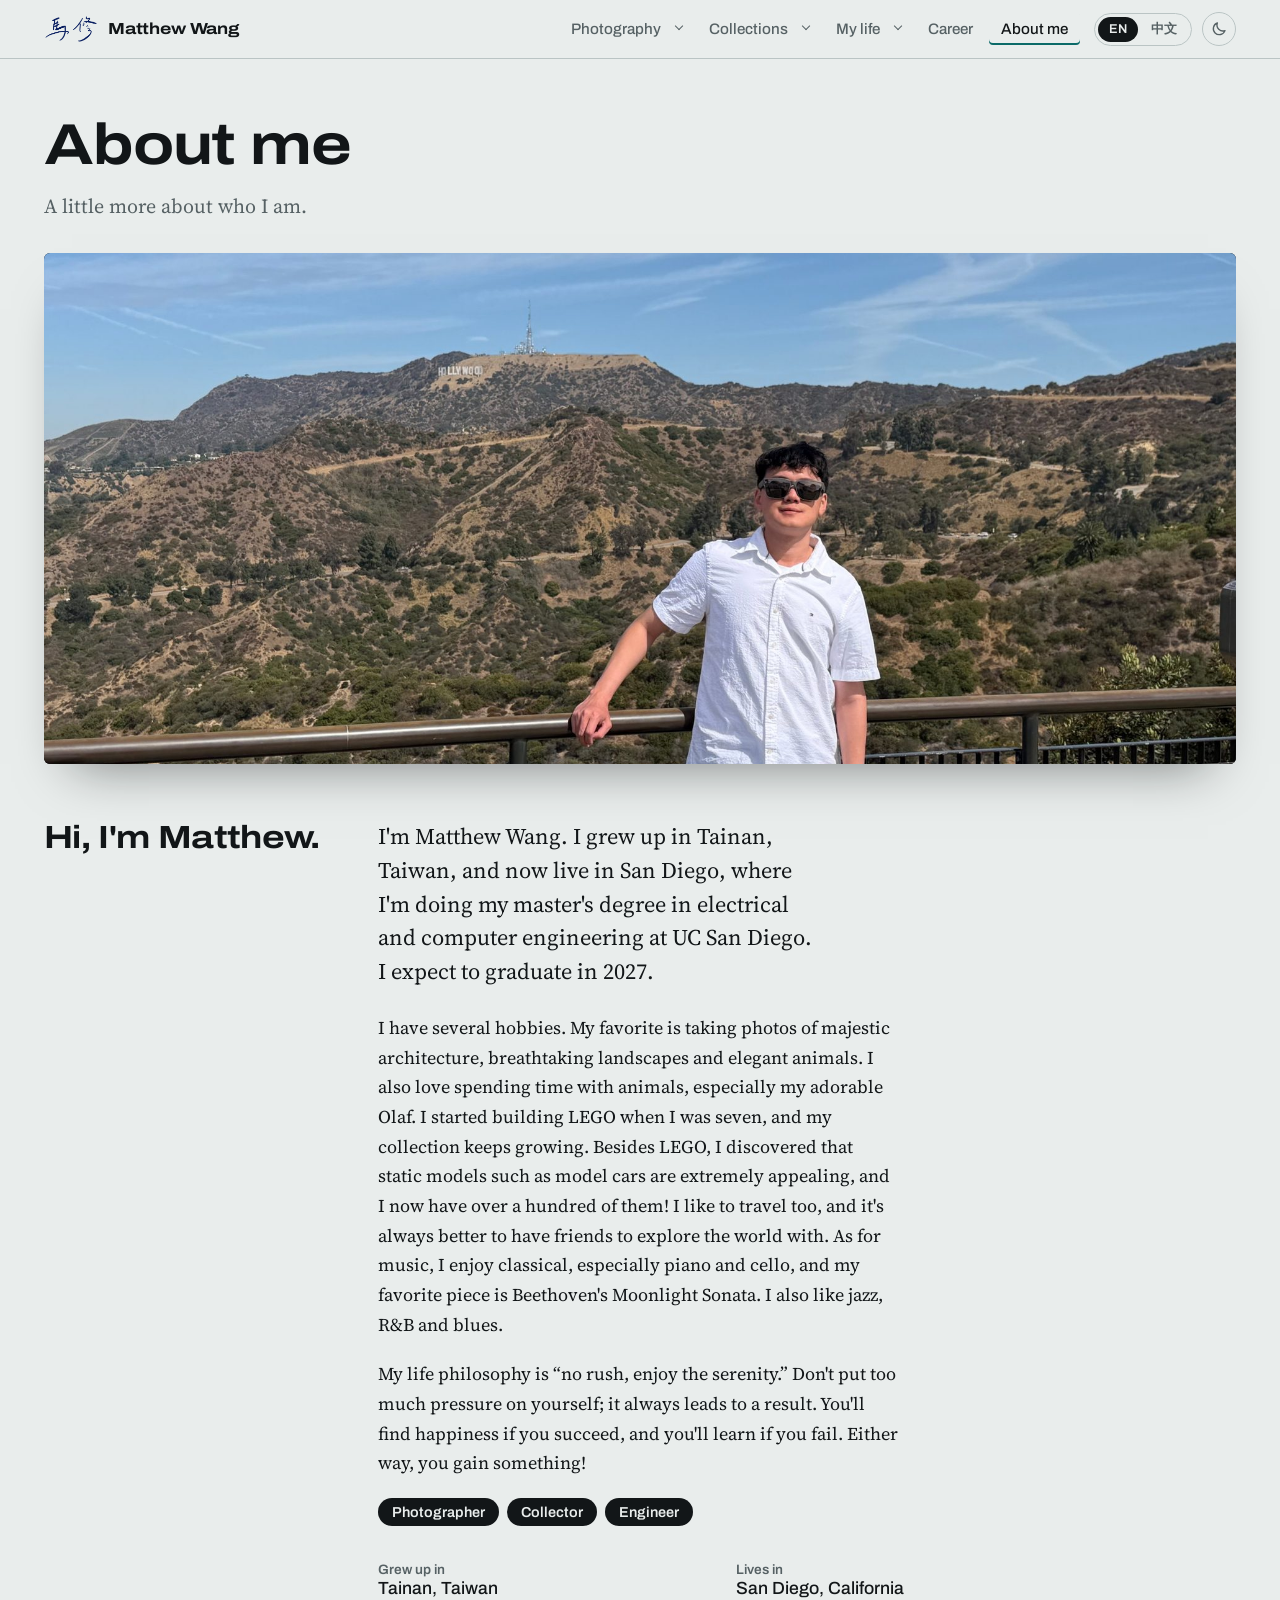
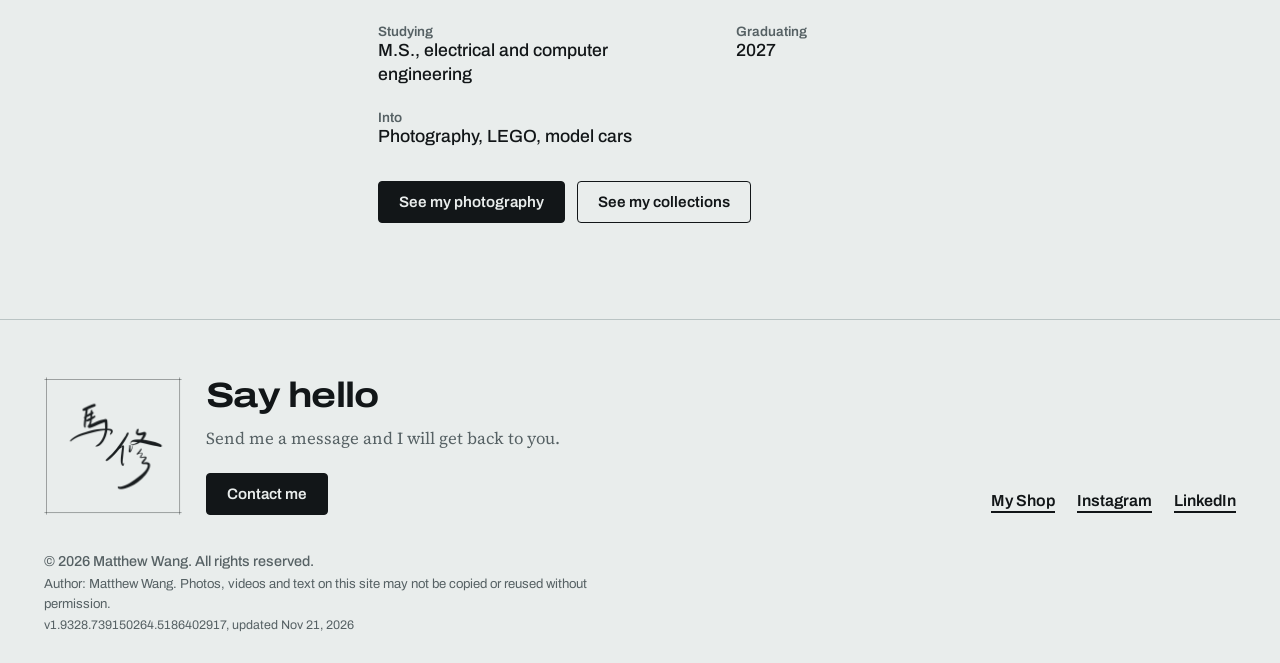
==== commit 9913bc93: "Cache-busting for scripts and styles; version 1.9328.739150264.5186402917" ====
--- a/about.html
+++ b/about.html
@@ -20,16 +20,16 @@
 <meta name="mobile-web-app-capable" content="yes">
 <meta name="apple-mobile-web-app-status-bar-style" content="default">
 <meta name="apple-mobile-web-app-title" content="Matthew's">
-<link rel="stylesheet" href="site.css">
-<script src="theme.js"></script>
+<link rel="stylesheet" href="site.css?v=1.9328.739150264.5186402917">
+<script src="theme.js?v=1.9328.739150264.5186402917"></script>
 </head>
 <body data-page="about">
 <a class="skip" href="#main">Skip to content</a>
 <header class="top" id="top"></header>
 <main id="main"></main>
 <footer class="foot" id="foot"></footer>
-<script src="data.js"></script>
-<script src="i18n.js"></script>
-<script src="site.js"></script>
+<script src="data.js?v=1.9328.739150264.5186402917"></script>
+<script src="i18n.js?v=1.9328.739150264.5186402917"></script>
+<script src="site.js?v=1.9328.739150264.5186402917"></script>
 </body>
 </html>
--- a/site.css
+++ b/site.css
@@ -73,6 +73,7 @@
 .caret:hover{color:var(--ink)}
 .sub{position:absolute;top:100%;left:0;z-index:50;min-width:220px;margin:0;padding:8px;list-style:none;background:var(--paper);border:1px solid var(--rule);border-radius:8px;box-shadow:0 22px 40px -20px rgba(6,9,10,.5);opacity:0;visibility:hidden;transform:translateY(6px);transition:opacity .15s,transform .15s,visibility 0s .15s}
 .has-sub:hover>.sub,.has-sub:focus-within>.sub,.has-sub.open>.sub{opacity:1;visibility:visible;transform:none;transition:opacity .15s,transform .15s,visibility 0s 0s}
+@media (min-width:901px){.has-sub.dismissed:hover>.sub,.has-sub.dismissed:focus-within>.sub,.has-sub.dismissed.open>.sub{opacity:0;visibility:hidden;transform:translateY(6px);transition:opacity .15s,transform .15s,visibility 0s .15s}}
 .sub a{display:block;padding:9px 12px;border-radius:4px;font:500 .95rem var(--display);text-decoration:none}
 .sub a:hover,.sub a:focus-visible{background:var(--teal);color:var(--on-teal)}
 .menu-btn{display:none;margin-left:auto;background:transparent;border:1px solid var(--rule);border-radius:4px;padding:7px 12px;font:500 .9rem var(--display);cursor:pointer}
@@ -187,6 +188,19 @@
 /* ---------- gallery ---------- */
 .jgrid{position:relative;margin-bottom:64px}
 .jgrid .tile{position:absolute;margin:0}
+.jgrid.lgrid{margin-bottom:40px}
+.jgrid[hidden],.albums[hidden]{display:none}
+.albums{display:grid;grid-template-columns:repeat(3,minmax(0,1fr));gap:16px;margin-bottom:64px}
+@media (max-width:899px){.albums{grid-template-columns:repeat(2,minmax(0,1fr))}}
+.albums.two{grid-template-columns:repeat(2,minmax(0,1fr))}
+.albums[hidden],#colls[hidden]{display:none}
+@media (max-width:599px){.albums,.albums.two{grid-template-columns:minmax(0,1fr);gap:12px}}
+.album{position:relative;display:block;aspect-ratio:3/2;border-radius:4px;overflow:hidden;background:var(--paper-2);color:#fff;text-decoration:none}
+.album img{display:block;width:100%;height:100%;object-fit:cover;transition:transform .5s ease}
+.album:hover img,.album:focus-visible img{transform:scale(1.03)}
+.album-cap{position:absolute;left:0;right:0;bottom:0;padding:64px 16px 14px;background:linear-gradient(to top,rgba(6,9,10,.86),rgba(6,9,10,.4) 55%,rgba(6,9,10,0))}
+.album-cap b{display:block;font:600 1.15rem/1.25 var(--display)}
+.album-cap span{font:500 .85rem var(--display);color:rgba(255,255,255,.82)}
 .tile{position:relative;display:block;width:100%;margin:0 0 16px;padding:0;border:0;background:var(--paper-2);border-radius:4px;overflow:hidden;cursor:zoom-in;break-inside:avoid;-webkit-column-break-inside:avoid;text-align:left}
 .tile img{display:block;width:100%;height:100%;object-fit:cover;transition:transform .5s ease}
 .tile:hover img{transform:scale(1.03)}
@@ -390,12 +404,13 @@
 .yt h3{font:700 1.1rem/1.3 var(--display);letter-spacing:0}
 .yt p{margin-top:8px;color:var(--graphite);font-size:1.02rem;max-width:34ch}
 .yt .btn{margin-top:18px}
-.yt-card{display:flex;align-items:center;gap:20px;margin-top:18px}
+.yt-card{display:flex;align-items:center;gap:20px}
 .yt-meta{display:flex;flex-direction:column;align-items:flex-start;gap:14px;min-width:0}
 .yt-meta b{font:700 1.7rem/1.2 var(--display);letter-spacing:-.01em}
 .yt-av{width:104px;height:104px;border-radius:50%;object-fit:cover;background:#fff;border:1px solid var(--rule);flex:none}
-.yt-acts{display:flex;flex-wrap:wrap;gap:10px}
-.yt-acts .btn{margin-top:0}
+/* the two buttons are always the same width: side by side when there is room, stacked when there is not */
+.yt-acts{display:grid;grid-template-columns:repeat(auto-fit,minmax(142px,1fr));gap:10px;width:100%}
+.yt-acts .btn{margin-top:0;text-align:center;white-space:nowrap}
 .yt .btn.yt-sub{background:#cc0000;border-color:#cc0000;color:#fff}
 .yt .btn.yt-sub:hover,.yt .btn.yt-sub:focus-visible{background:#a30000;border-color:#a30000}
 .yt-note{display:block;margin-top:12px;color:var(--graphite);font-size:.82rem;line-height:1.4;max-width:34ch}
@@ -416,7 +431,7 @@
 .yt-play:hover .yt-btn::before,.yt-play:focus-visible .yt-btn::before,.tile.video:hover .vbadge::before,.tile.video:focus-visible .vbadge::before{border-left-color:var(--film)}
 .tile.video{background:var(--film)}
 .tile.video img{height:100%;object-fit:cover}
-@media (max-width:860px){.yt{grid-template-columns:1fr;gap:20px;padding:20px 0 24px}.yt-chan{text-align:center}.yt-card{flex-direction:column;gap:14px}.yt-meta{align-items:center}.yt-acts{justify-content:center}}
+@media (max-width:860px){.yt{grid-template-columns:1fr;gap:20px;padding:20px 0 24px}.yt-chan{text-align:center}.yt-card{flex-direction:column;gap:14px}.yt-meta{align-items:center;width:100%}.yt-acts{max-width:340px;margin:0 auto}}
 html[lang="zh-Hant-TW"] .yt h3,html[lang="zh-Hant-TW"] .yt .feat-t{letter-spacing:0}
 html[lang="zh-Hant-TW"] .yt p{max-width:28em}
 
@@ -442,3 +457,33 @@
 
 /* Photography page: the subtitle lists the camera and lenses, one per line */
 body[data-page="photography"] .page-head p{max-width:none;white-space:pre-line;font-size:1.1rem;line-height:1.6}
+
+/* ---------- model car: A to Z index and manufacturer groups ---------- */
+.az-wrap{display:grid;grid-template-columns:26px minmax(0,1fr);gap:22px;align-items:start}
+.az-wrap{--az-h:min(calc(100vh - var(--hdr,59px) - 40px),560px);--az-h:min(calc(100dvh - var(--hdr,59px) - 40px),560px)}
+.az{position:sticky;top:calc(var(--hdr,59px) + 16px);height:var(--az-h)}
+.az-list{display:flex;flex-direction:column;justify-content:space-between;align-items:center;height:100%}
+.az-tab{display:none}
+.az-l{flex:1 1 0;min-height:0;width:26px;padding:0;border:0;background:transparent;font:600 .78rem/1 var(--display);letter-spacing:.02em;color:var(--ink);cursor:pointer;border-radius:4px}
+.az-l:hover{color:var(--teal)}
+.az-l:disabled{color:var(--graphite);opacity:.4;cursor:default}
+.az-l:disabled:hover{color:var(--graphite)}
+.brand-grp{scroll-margin-top:0}
+/* the last manufacturer gets enough room to reach the top of the screen, so the index never gets pushed away */
+.brand-grp:last-child{min-height:min(calc(100vh - var(--hdr,59px) - 40px),560px);min-height:min(calc(100dvh - var(--hdr,59px) - 40px),560px)}
+.brand-h{font:700 1.3rem/1.2 var(--display);letter-spacing:-.01em;margin:0 0 14px;padding-top:2px}
+.grid.land.mc{grid-template-columns:minmax(0,1fr);padding-bottom:36px}
+@media (min-width:480px){.grid.land.mc{grid-template-columns:repeat(2,minmax(0,1fr))}}
+@media (min-width:900px){.grid.land.mc{grid-template-columns:repeat(3,minmax(0,1fr))}}
+/* small screens (phones, and phones turned sideways): the list hides at the left edge and pulls out on demand */
+@media (max-width:600px),(max-height:520px){
+  .az-wrap{display:block}
+  .az{width:0;margin-bottom:calc(-1 * var(--az-h));z-index:30}
+  .az-tab{display:flex;align-items:center;justify-content:center;position:absolute;left:-20px;top:calc(var(--az-h) / 2 - 40px);width:20px;height:80px;padding:0;border:1px solid var(--rule);border-left:0;border-radius:0 10px 10px 0;background:var(--paper-2);color:var(--ink);cursor:pointer;box-shadow:2px 0 8px rgba(0,0,0,.12);transition:opacity .2s,transform .25s}
+  .az-tab span{writing-mode:vertical-rl;font:700 .7rem/1 var(--display);letter-spacing:.06em}
+  .az.open .az-tab{opacity:0;pointer-events:none;transform:translateX(-100%)}
+  .az-list{position:absolute;left:-20px;top:0;width:48px;padding:8px 0;background:var(--paper);border:1px solid var(--rule);border-left:0;border-radius:0 12px 12px 0;box-shadow:4px 0 18px rgba(0,0,0,.22);transform:translateX(-110%);visibility:hidden;transition:transform .25s ease,visibility 0s linear .25s}
+  .az.open .az-list{transform:none;visibility:visible;transition:transform .25s ease,visibility 0s}
+  .az-l{width:48px}
+}
+@media (prefers-reduced-motion:reduce){.az-tab,.az-list{transition:none!important}}
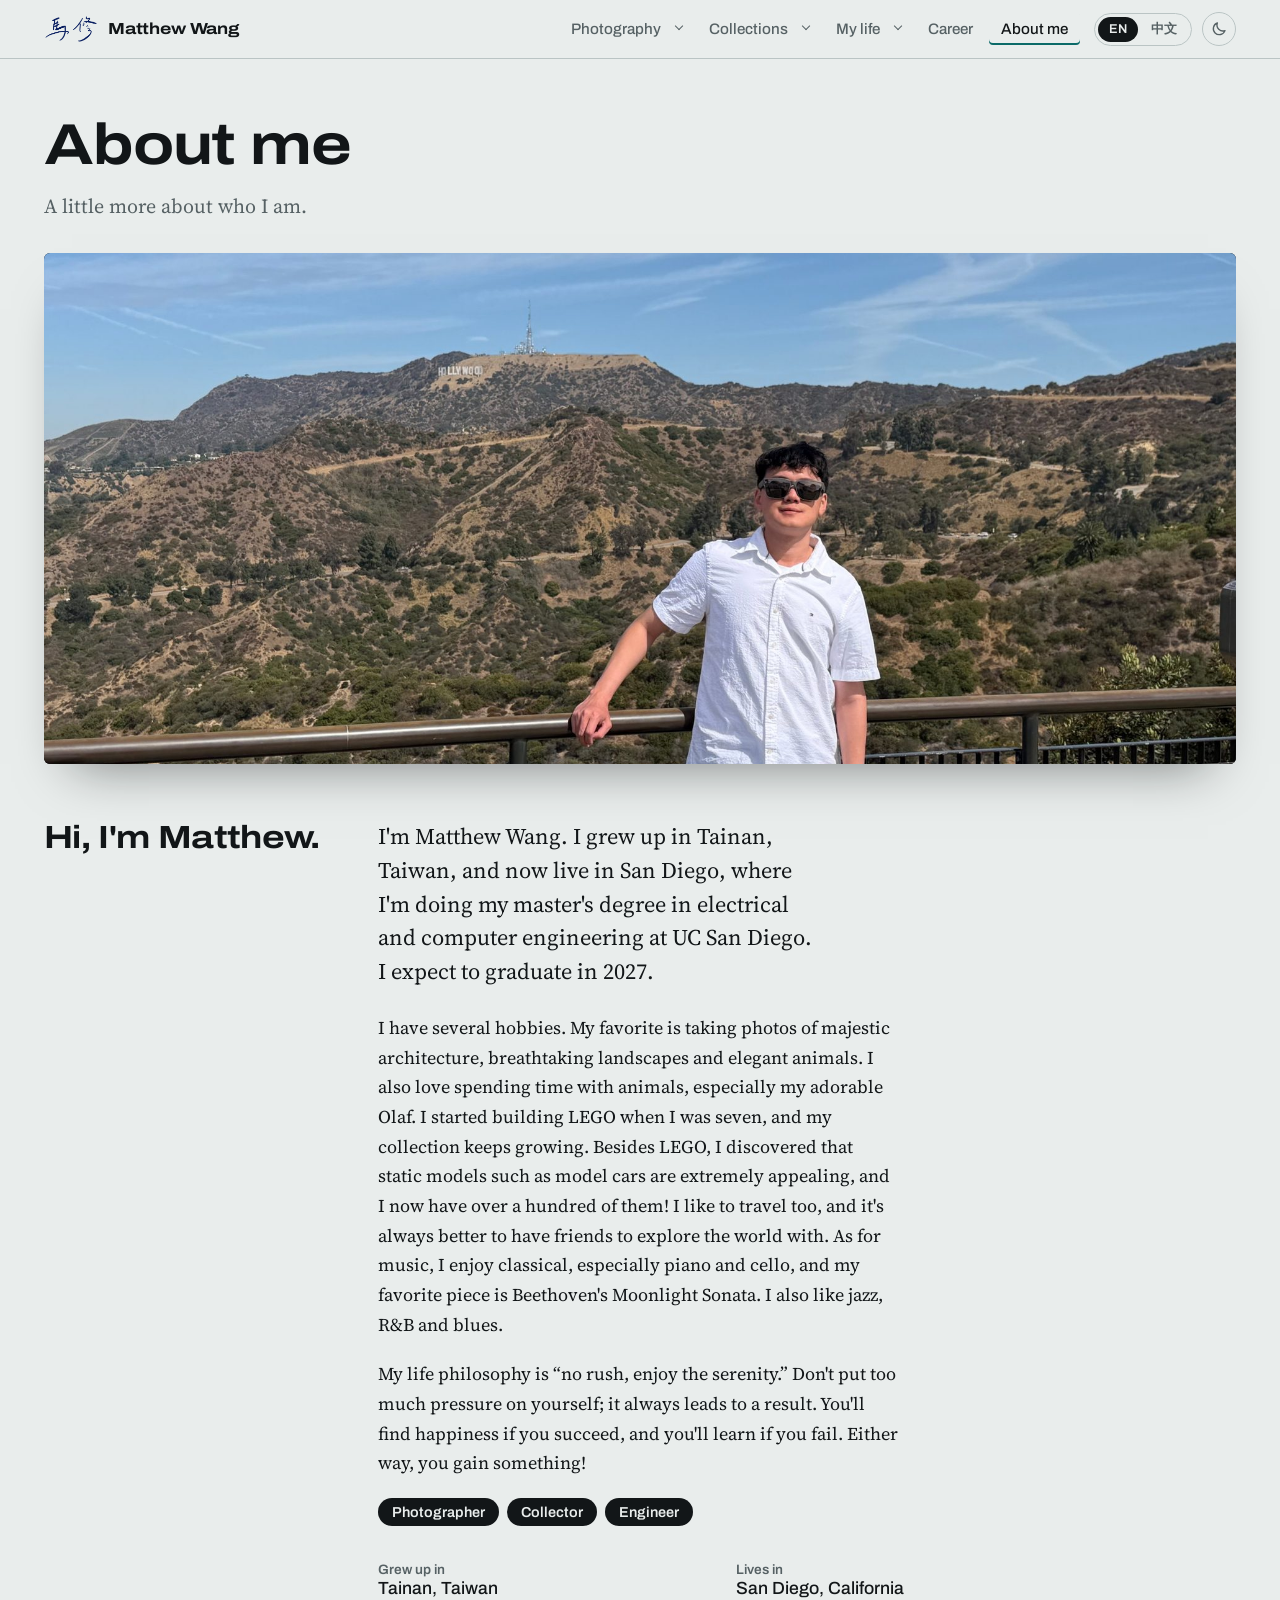
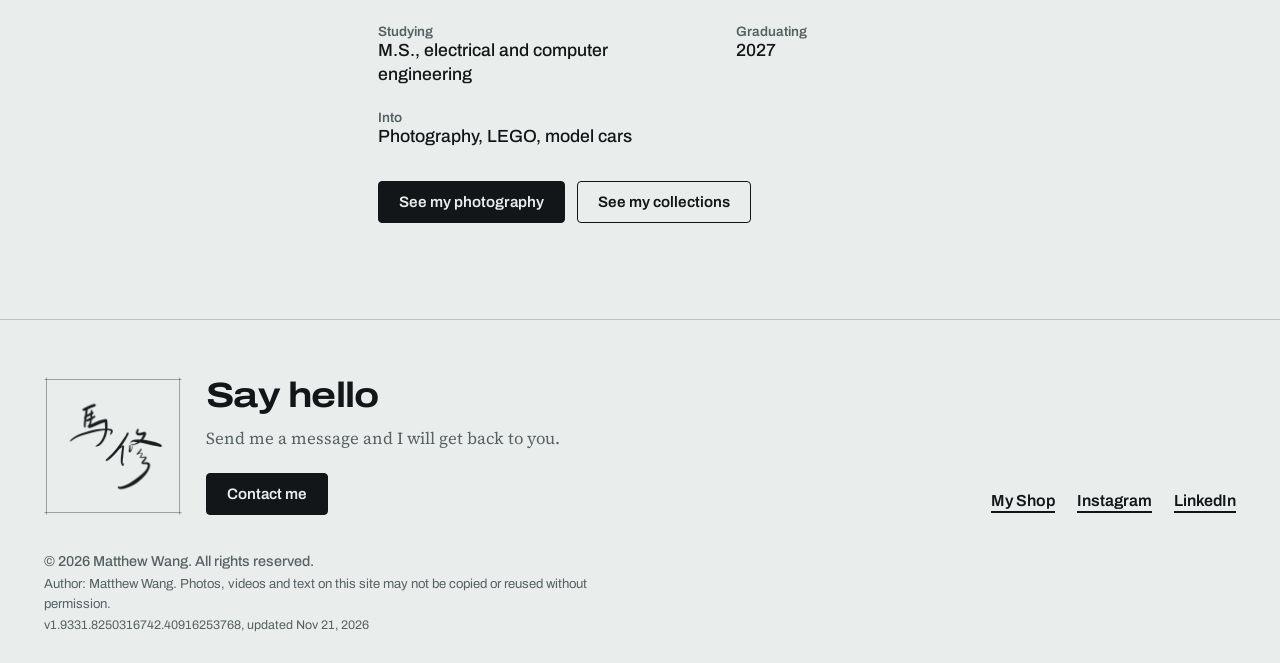
==== commit 7672159e: "Keep Air Show photos when Drive sync runs; version 1.9331.8250316742.40916253768" ====
--- a/about.html
+++ b/about.html
@@ -20,16 +20,16 @@
 <meta name="mobile-web-app-capable" content="yes">
 <meta name="apple-mobile-web-app-status-bar-style" content="default">
 <meta name="apple-mobile-web-app-title" content="Matthew's">
-<link rel="stylesheet" href="site.css?v=1.9328.739150264.5186402917">
-<script src="theme.js?v=1.9328.739150264.5186402917"></script>
+<link rel="stylesheet" href="site.css?v=1.9331.8250316742.40916253768">
+<script src="theme.js?v=1.9331.8250316742.40916253768"></script>
 </head>
 <body data-page="about">
 <a class="skip" href="#main">Skip to content</a>
 <header class="top" id="top"></header>
 <main id="main"></main>
 <footer class="foot" id="foot"></footer>
-<script src="data.js?v=1.9328.739150264.5186402917"></script>
-<script src="i18n.js?v=1.9328.739150264.5186402917"></script>
-<script src="site.js?v=1.9328.739150264.5186402917"></script>
+<script src="data.js?v=1.9331.8250316742.40916253768"></script>
+<script src="i18n.js?v=1.9331.8250316742.40916253768"></script>
+<script src="site.js?v=1.9331.8250316742.40916253768"></script>
 </body>
 </html>
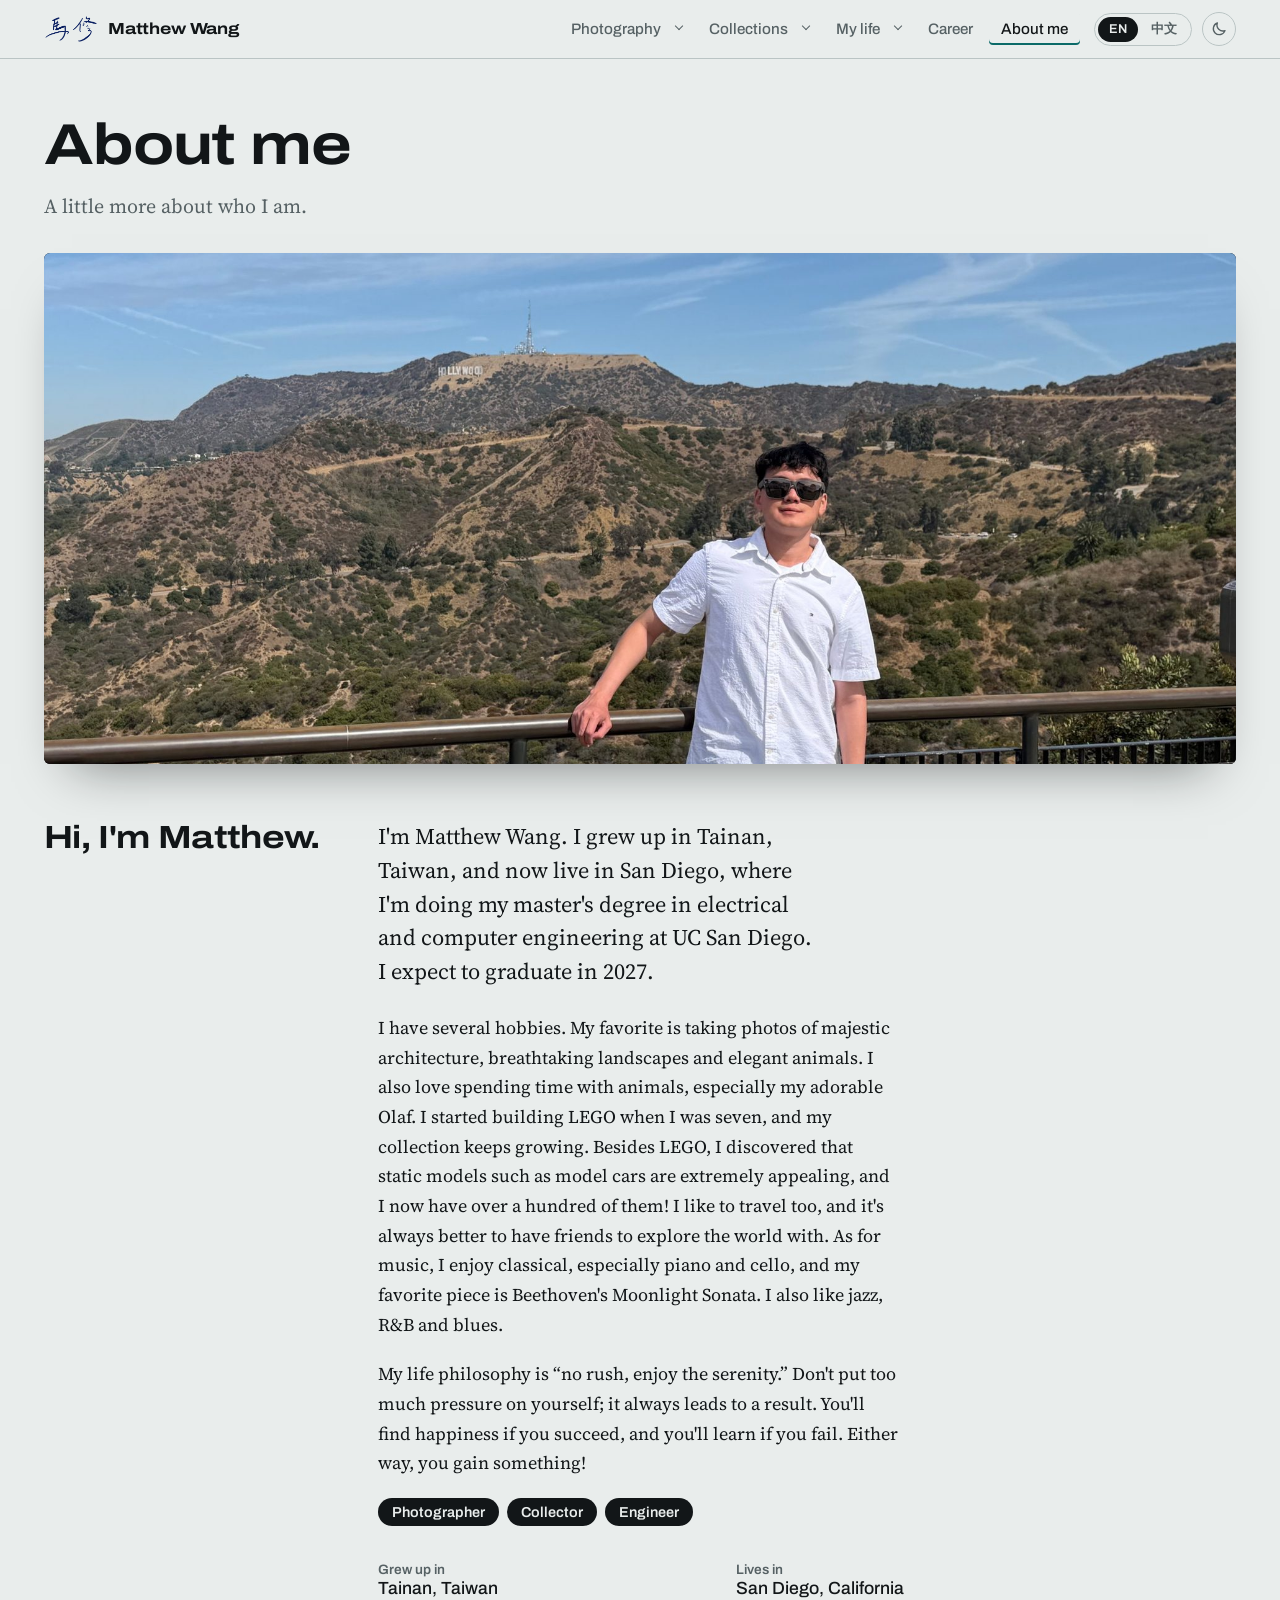
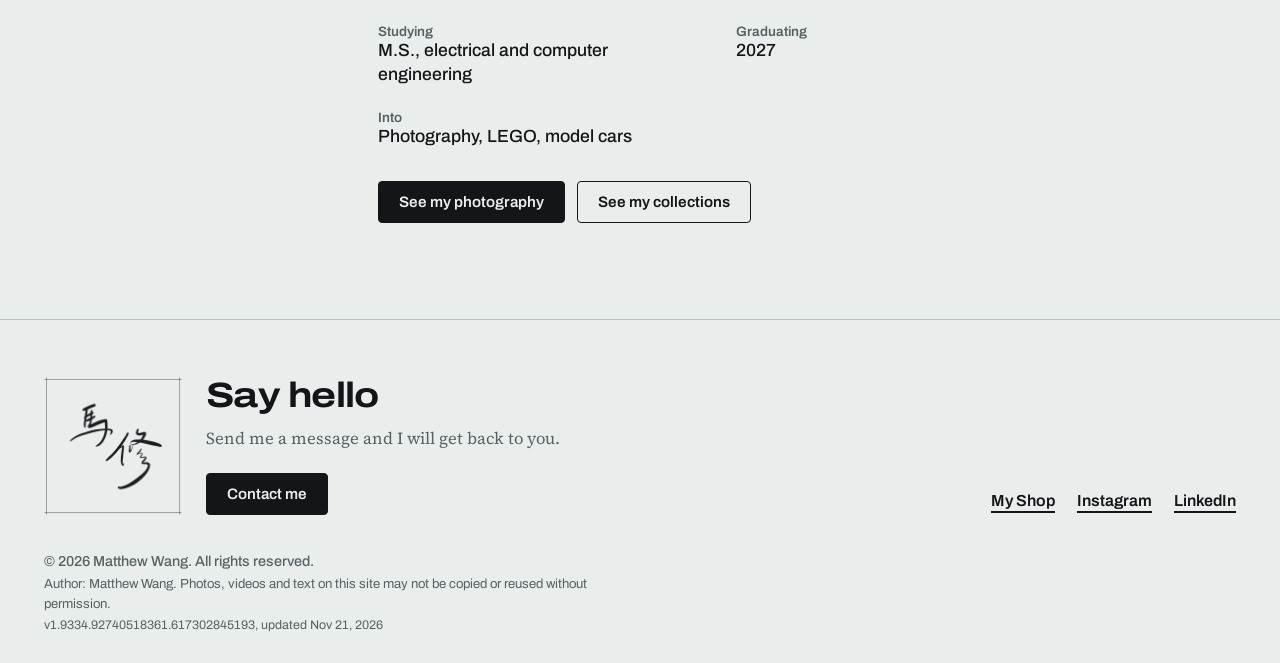
==== commit c631c5ee: "Remove 'All' entries from header menus; version 1.9334.92740518361.617302845193" ====
--- a/about.html
+++ b/about.html
@@ -20,16 +20,16 @@
 <meta name="mobile-web-app-capable" content="yes">
 <meta name="apple-mobile-web-app-status-bar-style" content="default">
 <meta name="apple-mobile-web-app-title" content="Matthew's">
-<link rel="stylesheet" href="site.css?v=1.9331.8250316742.40916253768">
-<script src="theme.js?v=1.9331.8250316742.40916253768"></script>
+<link rel="stylesheet" href="site.css?v=1.9334.92740518361.617302845193">
+<script src="theme.js?v=1.9334.92740518361.617302845193"></script>
 </head>
 <body data-page="about">
 <a class="skip" href="#main">Skip to content</a>
 <header class="top" id="top"></header>
 <main id="main"></main>
 <footer class="foot" id="foot"></footer>
-<script src="data.js?v=1.9331.8250316742.40916253768"></script>
-<script src="i18n.js?v=1.9331.8250316742.40916253768"></script>
-<script src="site.js?v=1.9331.8250316742.40916253768"></script>
+<script src="data.js?v=1.9334.92740518361.617302845193"></script>
+<script src="i18n.js?v=1.9334.92740518361.617302845193"></script>
+<script src="site.js?v=1.9334.92740518361.617302845193"></script>
 </body>
 </html>
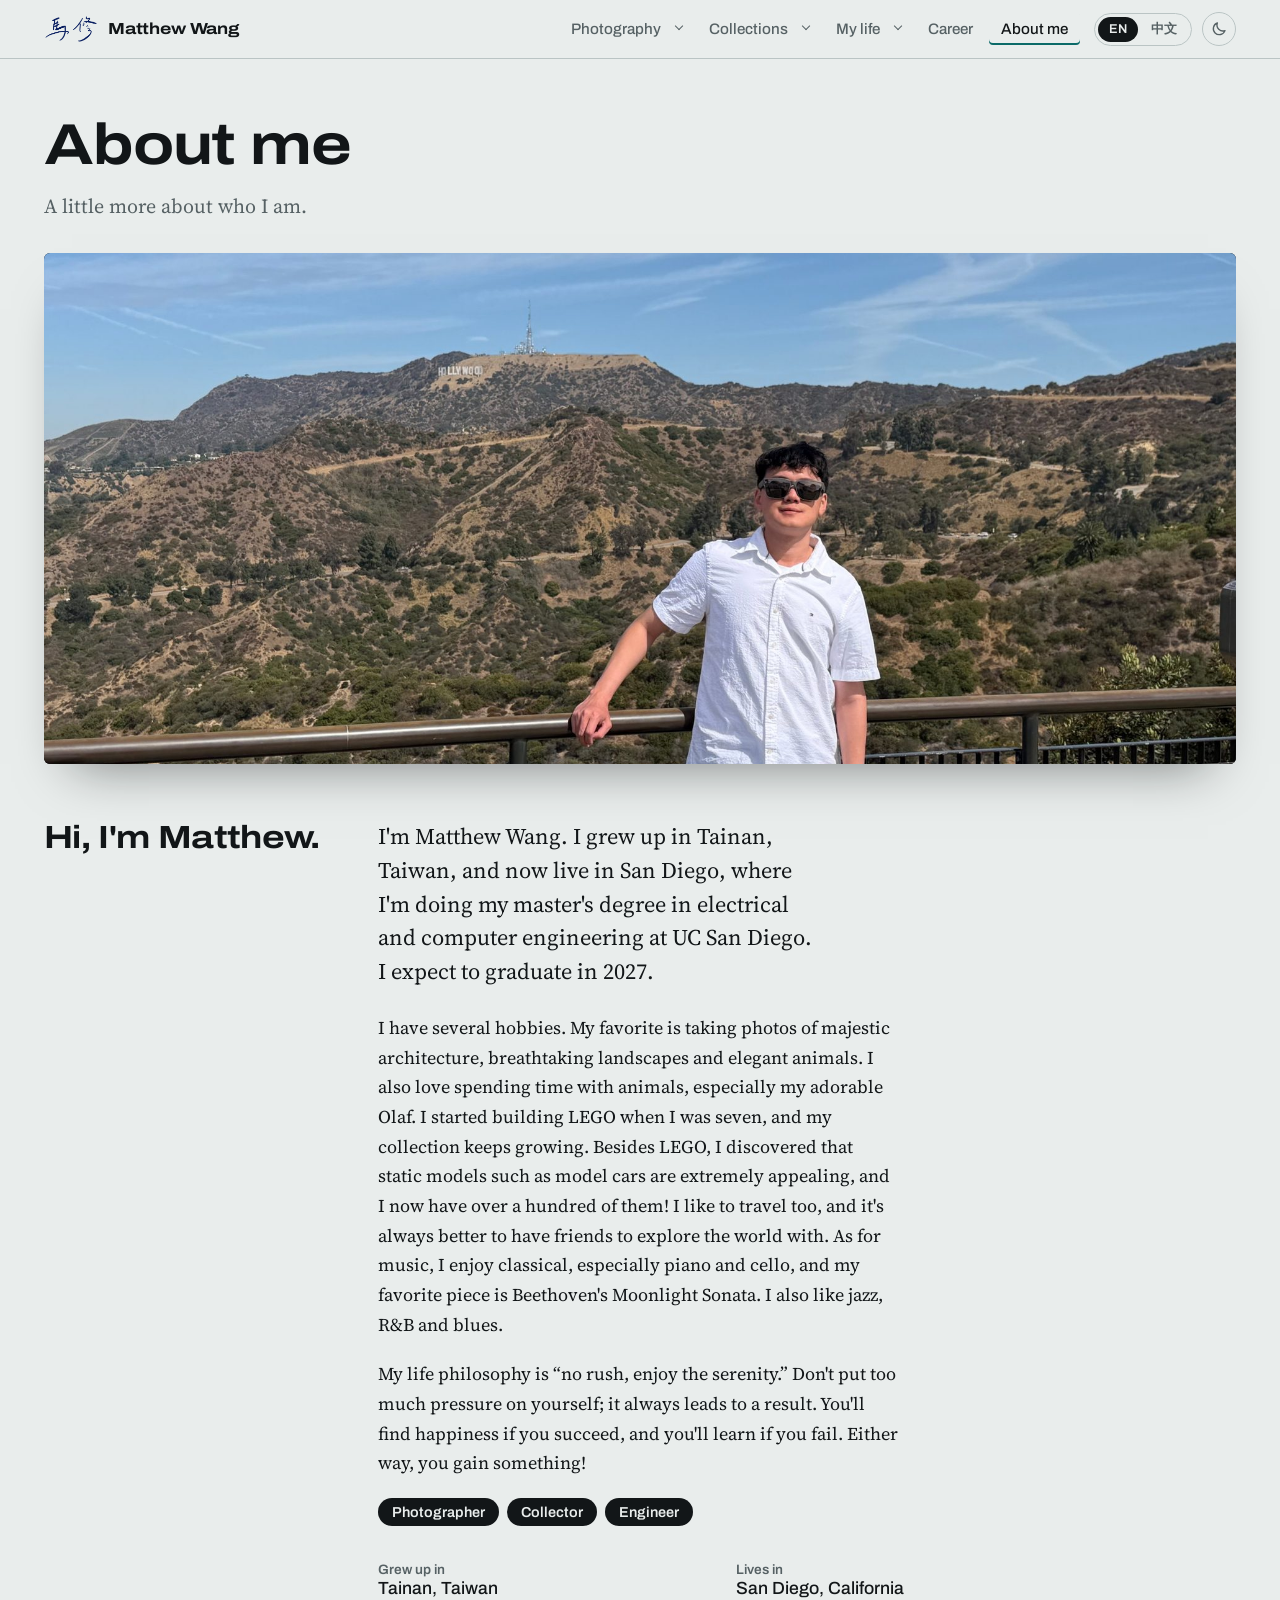
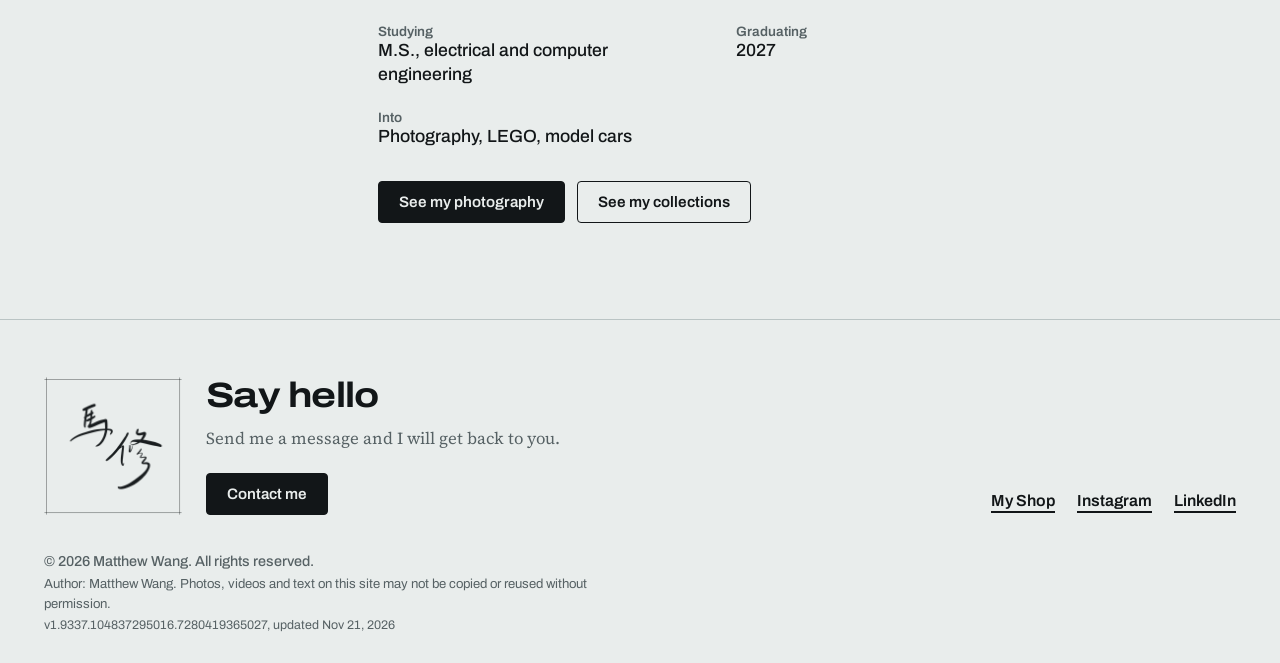
==== commit d6c45c6c: "Merge Sky album into City; version 1.9337.104837295016.7280419365027" ====
--- a/about.html
+++ b/about.html
@@ -20,16 +20,16 @@
 <meta name="mobile-web-app-capable" content="yes">
 <meta name="apple-mobile-web-app-status-bar-style" content="default">
 <meta name="apple-mobile-web-app-title" content="Matthew's">
-<link rel="stylesheet" href="site.css?v=1.9334.92740518361.617302845193">
-<script src="theme.js?v=1.9334.92740518361.617302845193"></script>
+<link rel="stylesheet" href="site.css?v=1.9337.104837295016.7280419365027">
+<script src="theme.js?v=1.9337.104837295016.7280419365027"></script>
 </head>
 <body data-page="about">
 <a class="skip" href="#main">Skip to content</a>
 <header class="top" id="top"></header>
 <main id="main"></main>
 <footer class="foot" id="foot"></footer>
-<script src="data.js?v=1.9334.92740518361.617302845193"></script>
-<script src="i18n.js?v=1.9334.92740518361.617302845193"></script>
-<script src="site.js?v=1.9334.92740518361.617302845193"></script>
+<script src="data.js?v=1.9337.104837295016.7280419365027"></script>
+<script src="i18n.js?v=1.9337.104837295016.7280419365027"></script>
+<script src="site.js?v=1.9337.104837295016.7280419365027"></script>
 </body>
 </html>
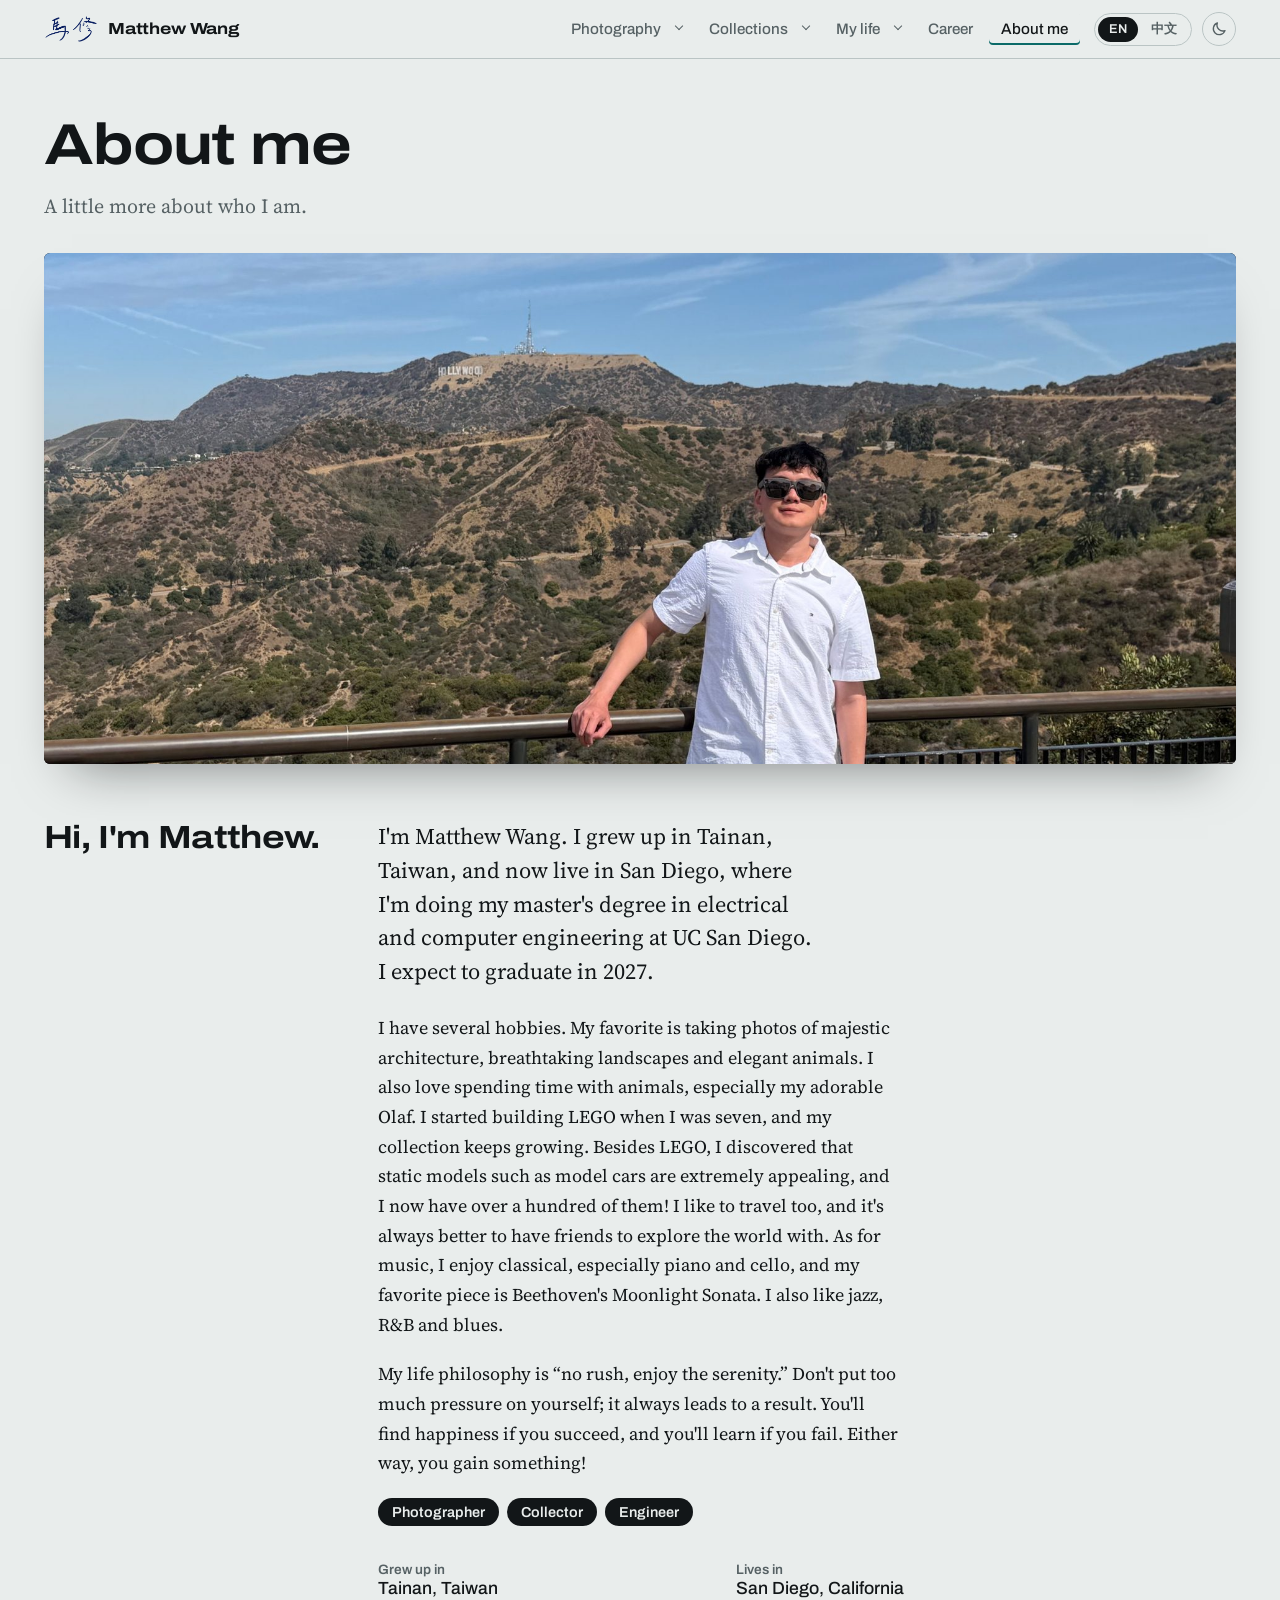
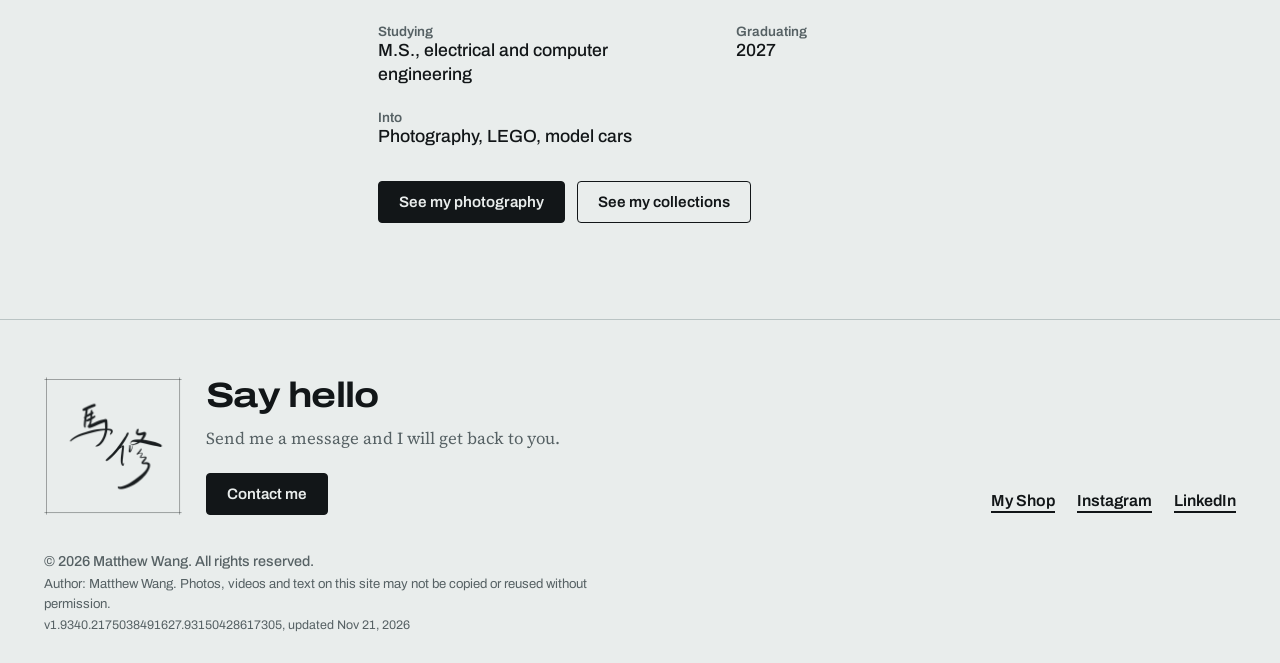
==== commit 7d694e9d: "Photo viewer: zoom and pan; version 1.9340.2175038491627.93150428617305" ====
--- a/about.html
+++ b/about.html
@@ -20,16 +20,16 @@
 <meta name="mobile-web-app-capable" content="yes">
 <meta name="apple-mobile-web-app-status-bar-style" content="default">
 <meta name="apple-mobile-web-app-title" content="Matthew's">
-<link rel="stylesheet" href="site.css?v=1.9337.104837295016.7280419365027">
-<script src="theme.js?v=1.9337.104837295016.7280419365027"></script>
+<link rel="stylesheet" href="site.css?v=1.9340.2175038491627.93150428617305">
+<script src="theme.js?v=1.9340.2175038491627.93150428617305"></script>
 </head>
 <body data-page="about">
 <a class="skip" href="#main">Skip to content</a>
 <header class="top" id="top"></header>
 <main id="main"></main>
 <footer class="foot" id="foot"></footer>
-<script src="data.js?v=1.9337.104837295016.7280419365027"></script>
-<script src="i18n.js?v=1.9337.104837295016.7280419365027"></script>
-<script src="site.js?v=1.9337.104837295016.7280419365027"></script>
+<script src="data.js?v=1.9340.2175038491627.93150428617305"></script>
+<script src="i18n.js?v=1.9340.2175038491627.93150428617305"></script>
+<script src="site.js?v=1.9340.2175038491627.93150428617305"></script>
 </body>
 </html>
--- a/site.css
+++ b/site.css
@@ -234,9 +234,16 @@
 .lb-top output{color:var(--amber);font-variant-numeric:tabular-nums}
 .lb-btn{background:transparent;border:1px solid var(--film-line);border-radius:4px;color:#fff;padding:8px 14px;font:500 .9rem var(--display);cursor:pointer}
 .lb-btn:hover{border-color:var(--amber)}
-.lb-stage{position:relative;flex:1;min-height:0;display:flex;align-items:center;justify-content:center;padding:0 64px;touch-action:pan-y}
-.lb-stage img{max-width:100%;max-height:100%;object-fit:contain;border-radius:2px;user-select:none;-webkit-user-select:none}
-.lb-nav{position:absolute;top:50%;transform:translateY(-50%);width:44px;height:44px;border-radius:50%;padding:0;font-size:1.3rem;line-height:1}
+.lb-stage{position:relative;flex:1;min-height:0;display:flex;align-items:center;justify-content:center;padding:0 64px;touch-action:none;overflow:hidden}
+.lb-stage img{max-width:100%;max-height:100%;object-fit:contain;border-radius:2px;user-select:none;-webkit-user-select:none;-webkit-user-drag:none;cursor:zoom-in;transform-origin:50% 50%;will-change:transform}
+.lb-stage.zoomed img{cursor:grab}
+.lb-stage.zoomed img:active{cursor:grabbing}
+.lb-stage img.zanim{transition:transform .22s ease}
+.lb-tools{display:flex;align-items:center;gap:8px}
+.lb-zoom{display:flex;gap:8px}
+.lb-zoom[hidden]{display:none}
+.lb-zoom .lb-btn{min-width:40px;padding:8px 0;font-size:1.05rem;line-height:1}
+.lb-nav{position:absolute;z-index:3;top:50%;transform:translateY(-50%);width:44px;height:44px;border-radius:50%;padding:0;font-size:1.3rem;line-height:1}
 .lb-nav.prev{left:12px}.lb-nav.next{right:12px}
 .lb-cap{padding:10px 20px 6px;text-align:center;color:#fff;font:600 1rem var(--display)}
 .lb-cap span{display:block;margin-top:2px;font:500 .85rem var(--display);color:var(--film-text)}
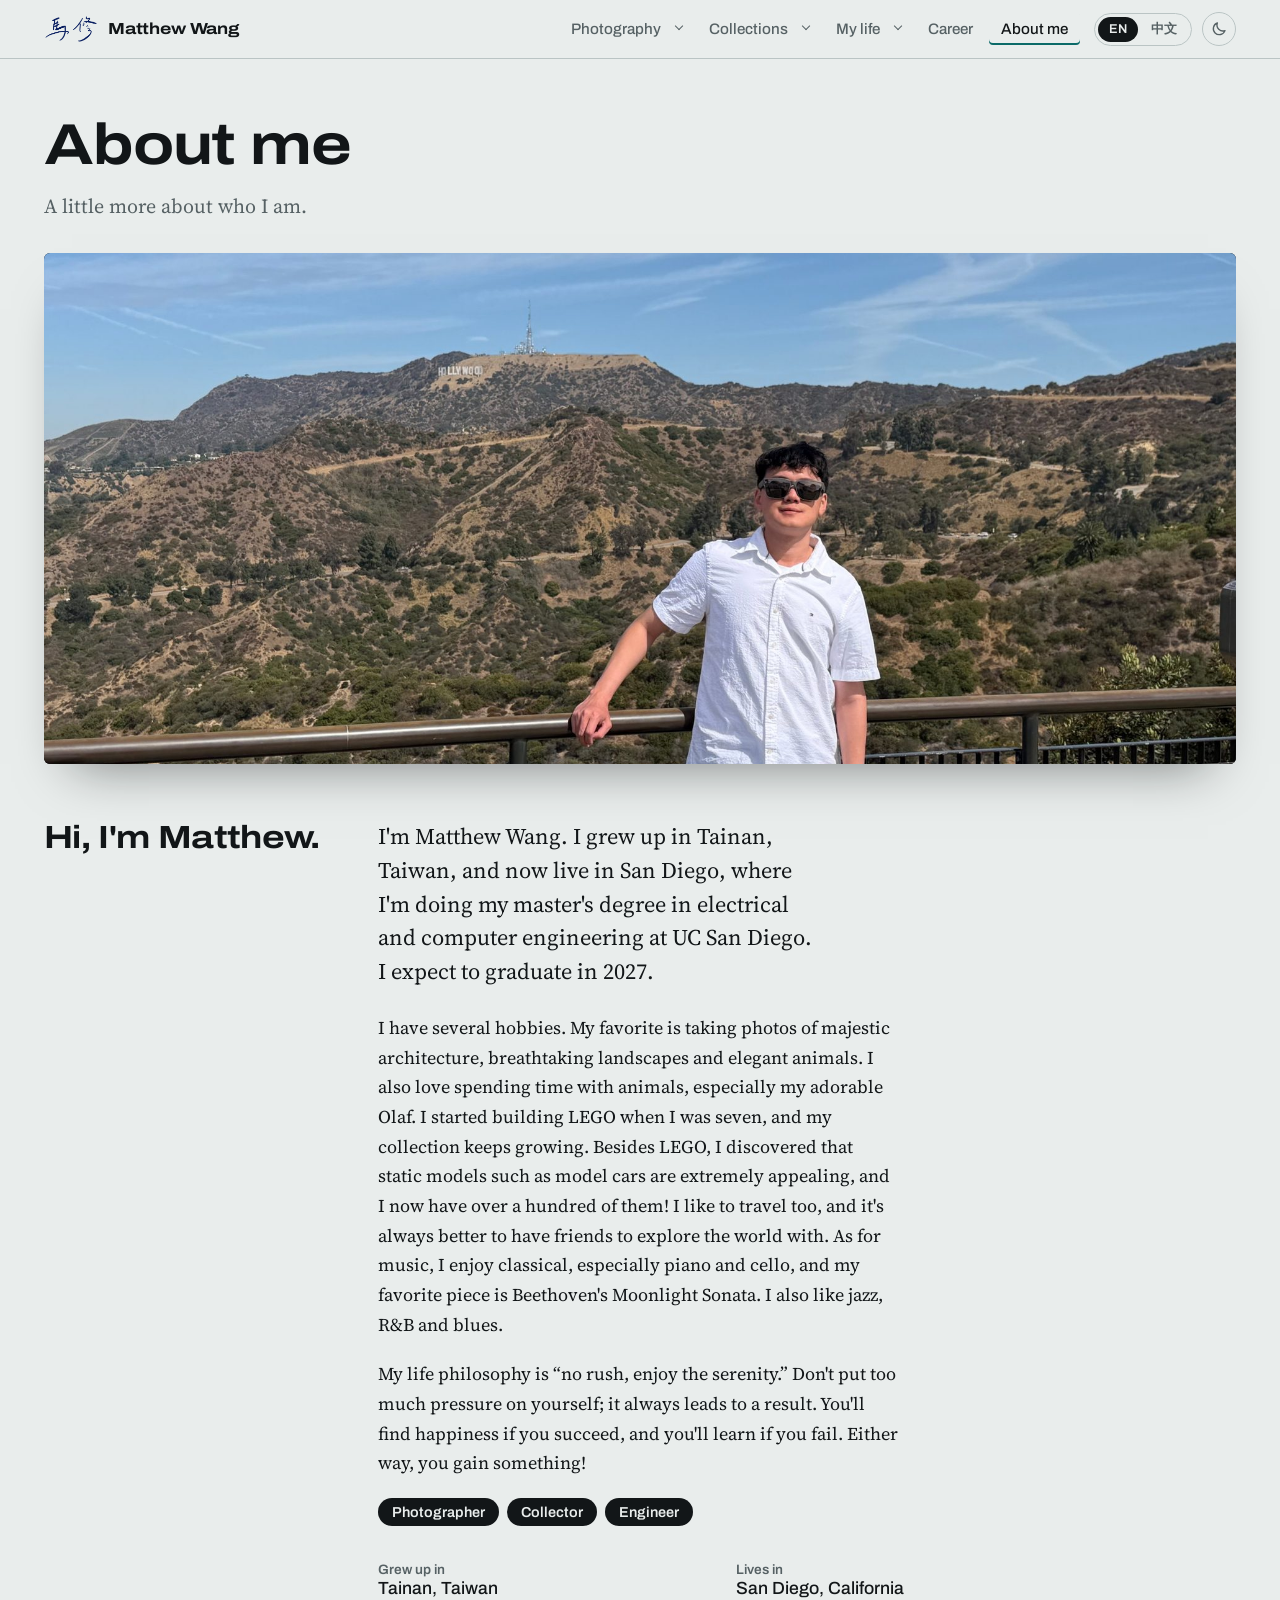
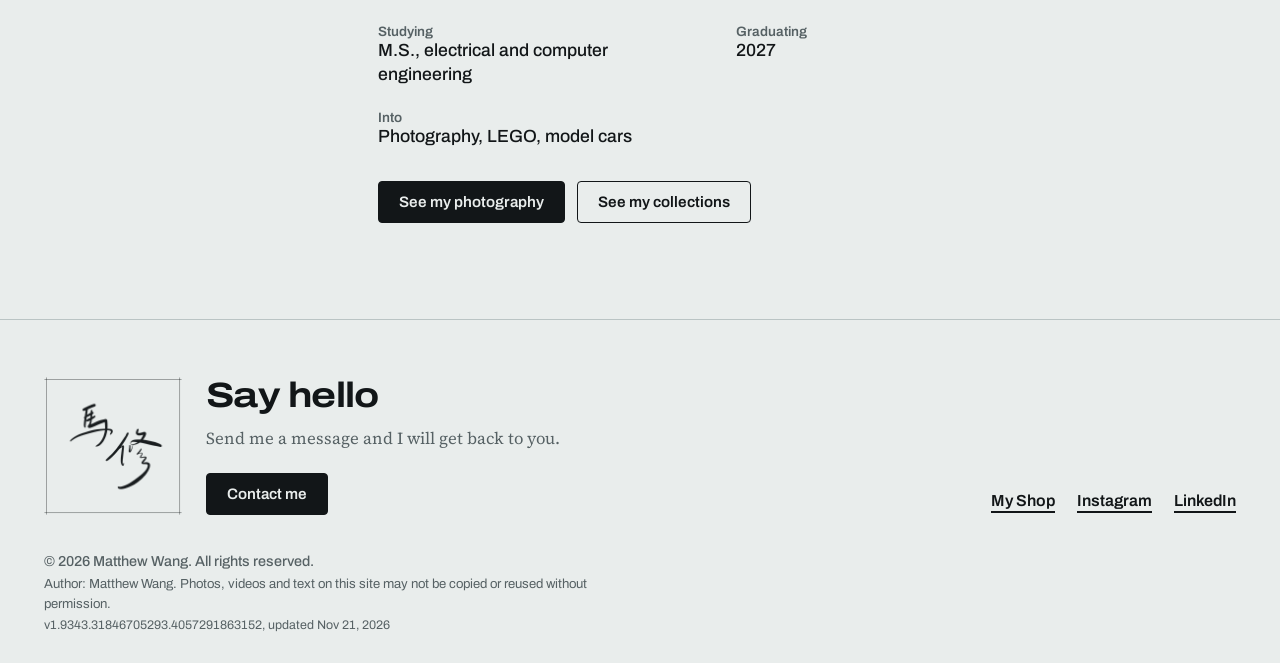
==== commit df12d3c7: "Model car page: remove buying line; version 1.9343.31846705293.4057291863152" ====
--- a/about.html
+++ b/about.html
@@ -20,16 +20,16 @@
 <meta name="mobile-web-app-capable" content="yes">
 <meta name="apple-mobile-web-app-status-bar-style" content="default">
 <meta name="apple-mobile-web-app-title" content="Matthew's">
-<link rel="stylesheet" href="site.css?v=1.9340.2175038491627.93150428617305">
-<script src="theme.js?v=1.9340.2175038491627.93150428617305"></script>
+<link rel="stylesheet" href="site.css?v=1.9343.31846705293.4057291863152">
+<script src="theme.js?v=1.9343.31846705293.4057291863152"></script>
 </head>
 <body data-page="about">
 <a class="skip" href="#main">Skip to content</a>
 <header class="top" id="top"></header>
 <main id="main"></main>
 <footer class="foot" id="foot"></footer>
-<script src="data.js?v=1.9340.2175038491627.93150428617305"></script>
-<script src="i18n.js?v=1.9340.2175038491627.93150428617305"></script>
-<script src="site.js?v=1.9340.2175038491627.93150428617305"></script>
+<script src="data.js?v=1.9343.31846705293.4057291863152"></script>
+<script src="i18n.js?v=1.9343.31846705293.4057291863152"></script>
+<script src="site.js?v=1.9343.31846705293.4057291863152"></script>
 </body>
 </html>
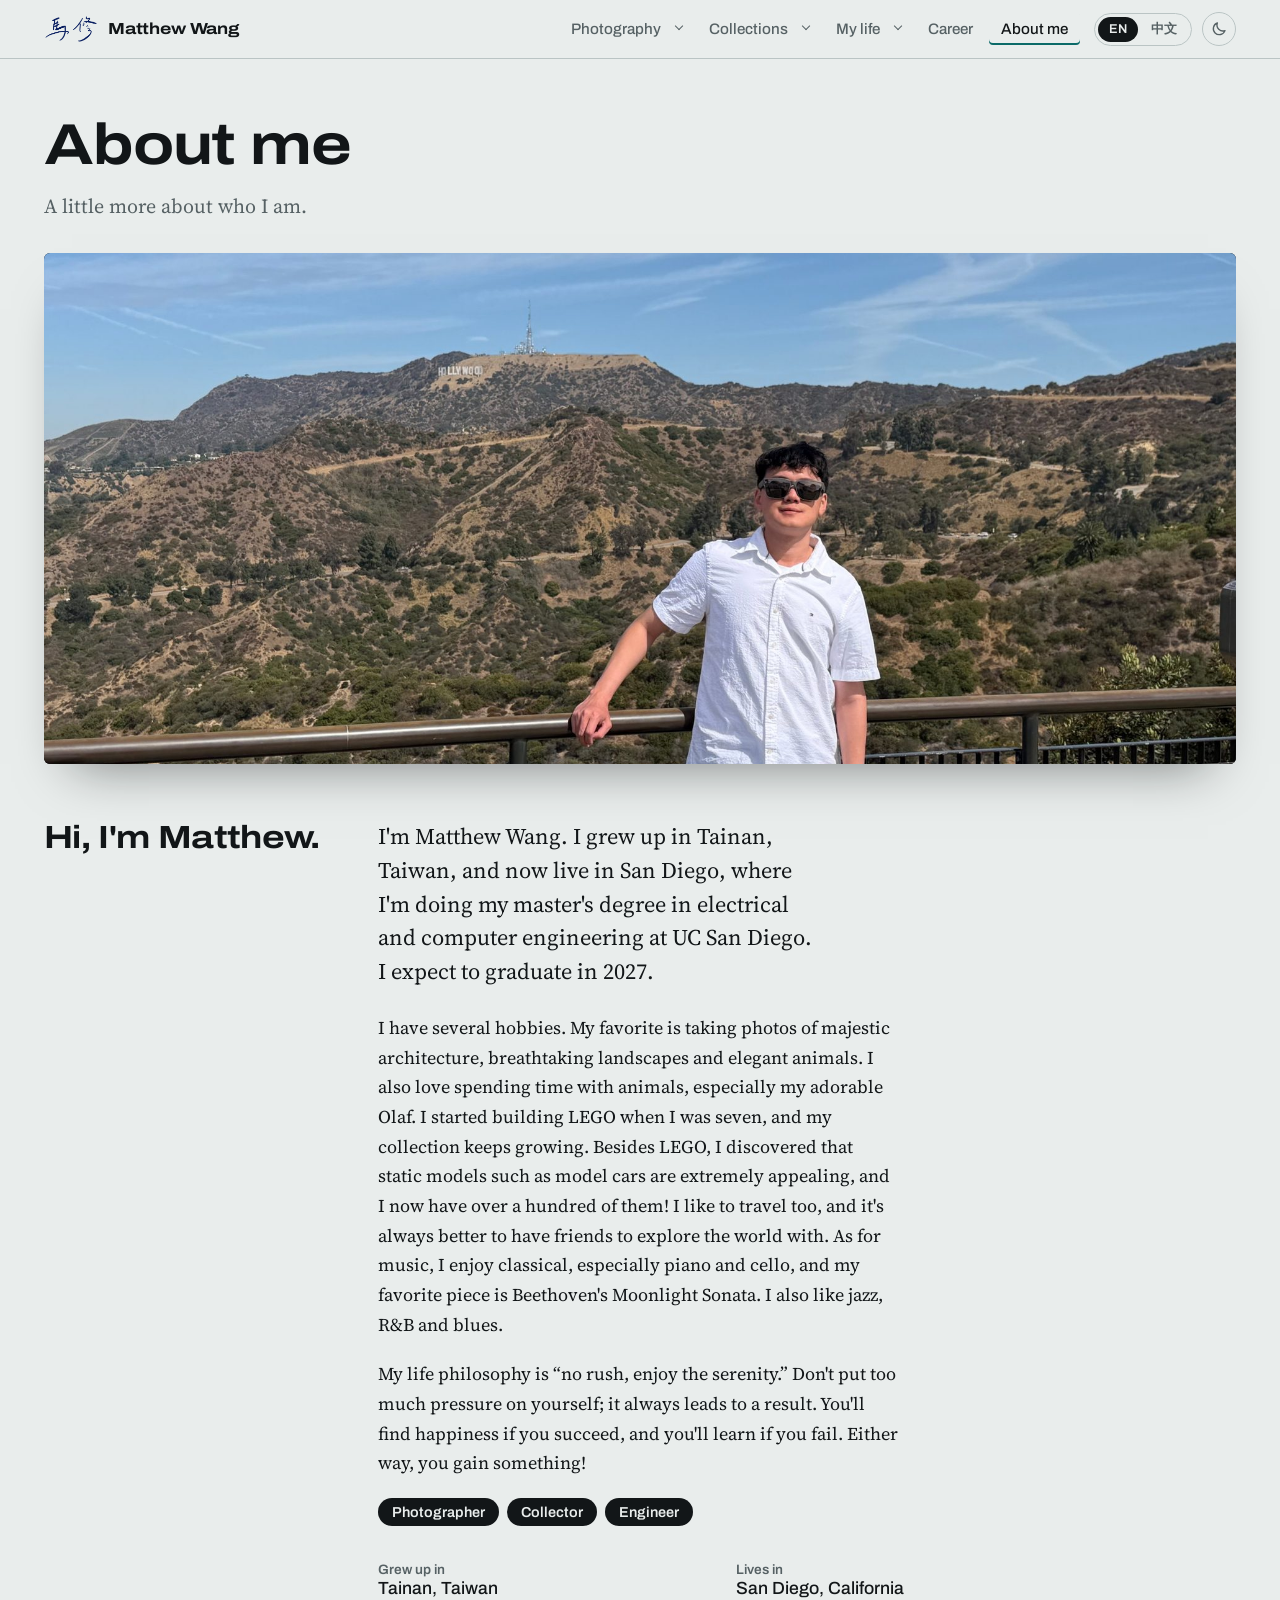
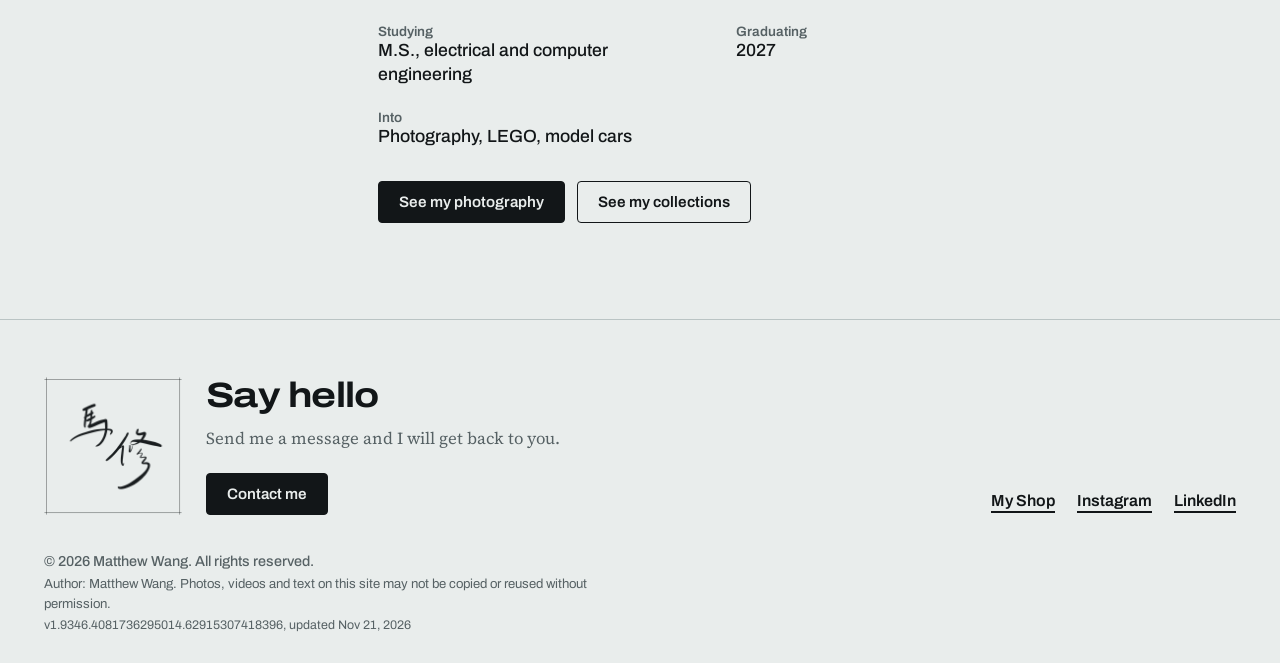
==== commit a68e04a3: "Model car: Jesko maker FrontiArt; version 1.9346.4081736295014.62915307418396" ====
--- a/about.html
+++ b/about.html
@@ -20,16 +20,16 @@
 <meta name="mobile-web-app-capable" content="yes">
 <meta name="apple-mobile-web-app-status-bar-style" content="default">
 <meta name="apple-mobile-web-app-title" content="Matthew's">
-<link rel="stylesheet" href="site.css?v=1.9343.31846705293.4057291863152">
-<script src="theme.js?v=1.9343.31846705293.4057291863152"></script>
+<link rel="stylesheet" href="site.css?v=1.9346.4081736295014.62915307418396">
+<script src="theme.js?v=1.9346.4081736295014.62915307418396"></script>
 </head>
 <body data-page="about">
 <a class="skip" href="#main">Skip to content</a>
 <header class="top" id="top"></header>
 <main id="main"></main>
 <footer class="foot" id="foot"></footer>
-<script src="data.js?v=1.9343.31846705293.4057291863152"></script>
-<script src="i18n.js?v=1.9343.31846705293.4057291863152"></script>
-<script src="site.js?v=1.9343.31846705293.4057291863152"></script>
+<script src="data.js?v=1.9346.4081736295014.62915307418396"></script>
+<script src="i18n.js?v=1.9346.4081736295014.62915307418396"></script>
+<script src="site.js?v=1.9346.4081736295014.62915307418396"></script>
 </body>
 </html>
